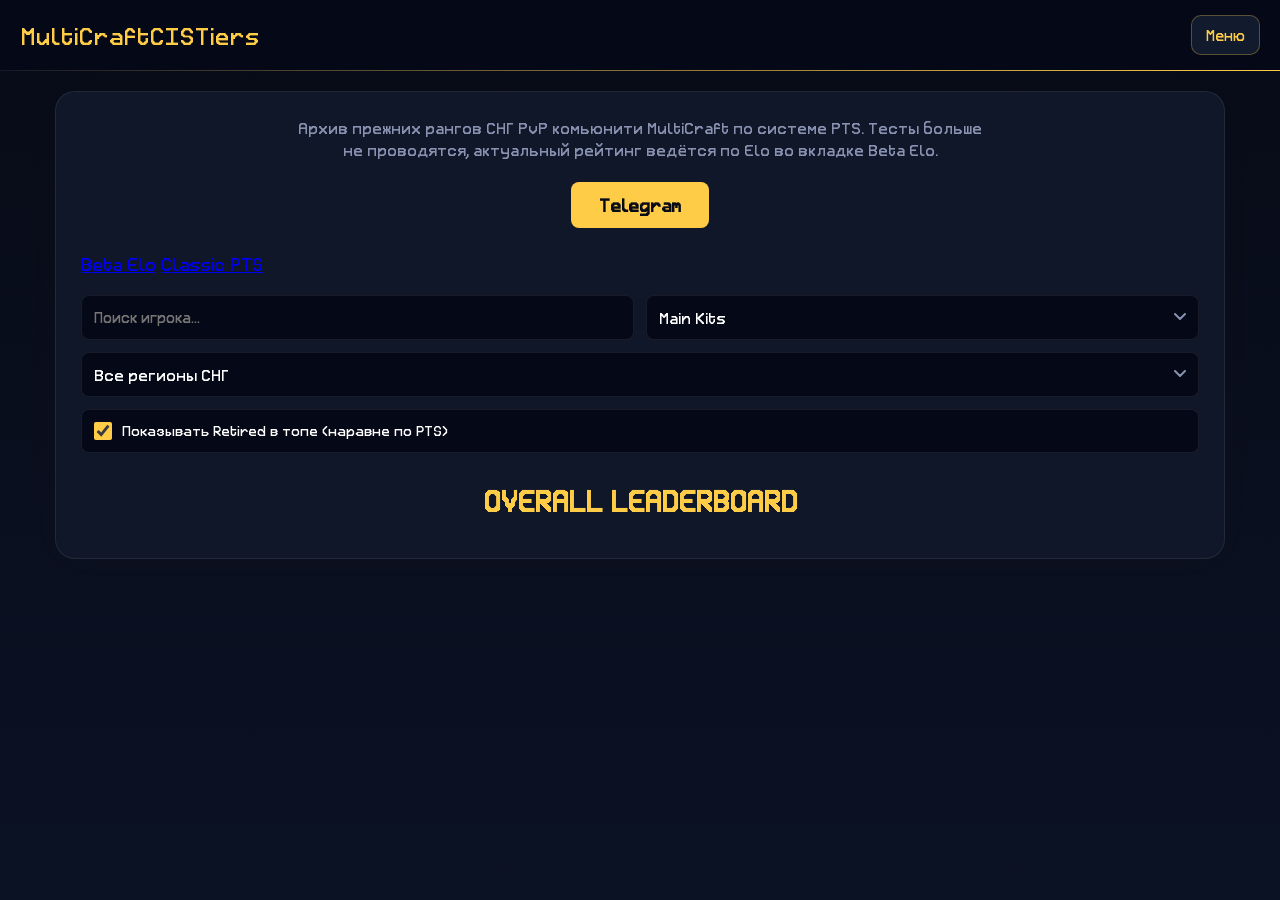
==== classic.html @ f4a18d1f "Add files via upload" ====
<!DOCTYPE html>
<html lang="ru">
<head>
    <meta charset="UTF-8">
    <meta name="viewport" content="width=device-width, initial-scale=1.0, maximum-scale=1.0, user-scalable=no">
    <meta name="yandex-verification" content="9fd64b1c1badb957" />
    <title>Classic PTS — MultiCraftCISTiers</title>
    <meta name="description" content="Архив прежних рангов игроков MultiCraft PVP по системе PTS.">
    <meta name="keywords" content="MultiCraft PVP, лидерборд, тиры, мобильные игроки, MultiCraft, рейтинг, Hardcore, Manhunt">
    <meta name="author" content="MultiCraftCISTiers">
    <meta name="theme-color" content="#070b17">
    <meta property="og:title" content="MultiCraftCISTiers — PVP Leaderboard">
    <meta property="og:description" content="Глобальный рейтинг мобильных PVP игроков MultiCraft. Узнай свой рейтинг и соревнуйся с лучшими.">
    <meta property="og:image" content="https://zor1kww.github.io/MultiCraftCISTiers/assets/og-image.png">
    <meta property="og:url" content="https://zor1kww.github.io/MultiCraftCISTiers/classic.html">
    <meta property="og:type" content="website">
    <meta name="twitter:card" content="summary_large_image">
    <meta name="twitter:title" content="MultiCraftCISTiers — PVP Leaderboard">
    <meta name="twitter:description" content="Глобальный рейтинг мобильных PVP игроков MultiCraft.">
    <meta name="twitter:image" content="https://zor1kww.github.io/MultiCraftCISTiers/assets/og-image.png">
    <link rel="canonical" href="https://zor1kww.github.io/MultiCraftCISTiers/classic.html">
    <link rel="stylesheet" href="css/style.css?v=2.2.0">
    <script type="application/ld+json">
    {
        "@context": "https://schema.org",
        "@type": "WebApplication",
        "name": "MultiCraftCISTiers",
        "description": "Официальный лидерборд мобильных игроков MultiCraft PVP",
        "url": "https://zor1kww.github.io/MultiCraftCISTiers/",
        "applicationCategory": "GamesApp",
        "offers": {
            "@type": "Offer",
            "price": "0",
            "priceCurrency": "USD"
        },
        "creator": {
            "@type": "Organization",
            "name": "MultiCraftCISTiers"
        }
    }
    </script>
</head>
<body>

<div class="modal-overlay" id="profileModal" onclick="closeModal()">
    <div class="modal-card" onclick="event.stopPropagation()">
        <div class="modal-header">
            <div class="modal-title-box">
                <h2 id="modalPlayerName">Игрок</h2>
                <p id="modalPlayerMeta">RU PC</p>
                <p id="modalPenaltyTotal" class="modal-penalty-total" style="display:none;"></p>
                <div id="modalRoleContainer"></div>
            </div>
            <button class="close-modal-btn" onclick="closeModal()">✕</button>
        </div>
        <div class="modal-body">
            <div class="modal-grid">
                <div class="modal-block">
                    <h4>Main Tiers</h4>
                    <div id="modalMainRows"></div>
                    <div class="modal-block-footer" id="modalMainTotal">Всего за Main: 0 PTS</div>
                </div>
                <div class="modal-block">
                    <h4>Sub Tiers</h4>
                    <div id="modalSubRows"></div>
                    <div class="modal-block-footer" id="modalSubTotal">Всего за Sub: 0 PTS</div>
                </div>
            </div>

            <div class="modal-block modal-duels-block">
                <h4>Дуэли</h4>
                <div id="modalDuelsRows" class="duels-list"></div>
            </div>
        </div>
    </div>
</div>

<div class="sidebar" id="sidebar">
    <h3>Навигация</h3>
    <a href="#" onclick="switchTab('mainPage')">Главная</a>
    <a href="#" onclick="switchTab('duelsTab')">Дуэли</a>
    <a href="index.html?tab=testingTab">Как играть</a>
    <a href="index.html?tab=otherInfoTab">Другая информация</a>
    <a href="https://t.me/MultiCraftCISTiers" target="_blank">Telegram</a>
    
    <div class="theme-toggle-container">
        <button class="theme-toggle-btn" id="themeToggleBtn" onclick="toggleTheme()">Светлая тема</button>
        <button class="theme-toggle-btn" id="inviteBtn" onclick="copyInviteCode()" style="margin-top: 10px;">UA75LL01</button>
    </div>
</div>

<header class="header">
    <div class="logo">MultiCraftCISTiers</div>
    <div class="header-right">
        <button class="menu-btn" id="menuBtn">Меню</button>
    </div>
</header>

<div class="main-page" id="mainPage" style="display: block;">
    <div class="hero">
        <p>Архив прежних рангов СНГ PvP комьюнити MultiCraft по системе PTS. Тесты больше не проводятся, актуальный рейтинг ведётся по Elo во вкладке Beta Elo.</p>

        <div class="tg-wrapper">
            <a class="telegram-btn" href="https://t.me/MultiCraftCISTiers" target="_blank">Telegram</a>
        </div>

        <nav class="mode-switch" aria-label="Режим рейтинга">
            <a class="mode-switch-btn" href="index.html">Beta Elo</a>
            <a class="mode-switch-btn active" href="classic.html" aria-current="page">Classic PTS</a>
        </nav>

        <div class="filters">
            <input type="text" id="searchInput" placeholder="Поиск игрока...">
            
            <div class="custom-select" id="kitFilterCustom">
                <button type="button" class="custom-select-trigger" id="kitFilterTrigger">
                    <span id="kitFilterLabel">Main Kits</span>
                    <svg class="custom-select-arrow" width="12" height="8" viewBox="0 0 12 8" fill="none"><path d="M1 1L6 6L11 1" stroke="currentColor" stroke-width="2" stroke-linecap="round" stroke-linejoin="round"/></svg>
                </button>
                <div class="custom-select-panel" id="kitFilterPanel">
                    <div class="custom-select-option custom-select-option-group selected" data-value="all" style="font-weight:700;">Main Kits</div>
                    <div class="custom-select-option" data-value="Hardcore">Hardcore</div>
                    <div class="custom-select-option" data-value="Manhunt">Manhunt</div>
                    <div class="custom-select-option" data-value="Diamond Pot">Diamond Pot</div>
                    <div class="custom-select-option" data-value="Beast">Beast</div>
                    <div class="custom-select-option" data-value="Emerald">Emerald</div>
                    <div class="custom-select-option" data-value="Emerald Pot">Emerald Pot</div>
                    <div class="custom-select-option" data-value="RVM">RVM</div>
                    <div class="custom-select-option" data-value="Dragonhide">Dragonhide</div>
                    <div class="custom-select-option" data-value="Pickaxe">Pickaxe</div>
                    <div class="custom-select-option" data-value="SMP">SMP</div>
                    <div class="custom-select-option" data-value="Vanilla">Vanilla</div>
                    <div class="custom-select-option custom-select-option-group" data-value="sub-all" style="font-weight:700;">Sub Kits</div>
                    <div class="custom-select-option" data-value="Combo">Combo</div>
                    <div class="custom-select-option" data-value="Gapple">Gapple</div>
                    <div class="custom-select-option" data-value="Mace">Mace</div>
                    <div class="custom-select-option" data-value="Crystal">Crystal</div>
                </div>
            </div>
        </div>
        
        <div class="filters-row-2">
            <div class="custom-select" id="regionFilterCustom">
                <button type="button" class="custom-select-trigger" id="regionFilterTrigger">
                    <span id="regionFilterLabel">Все регионы СНГ</span>
                    <svg class="custom-select-arrow" width="12" height="8" viewBox="0 0 12 8" fill="none"><path d="M1 1L6 6L11 1" stroke="currentColor" stroke-width="2" stroke-linecap="round" stroke-linejoin="round"/></svg>
                </button>
                <div class="custom-select-panel" id="regionFilterPanel">
                    <div class="custom-select-option selected" data-value="all">Все регионы СНГ</div>
                    <div class="custom-select-option" data-value="RU">RU</div>
                    <div class="custom-select-option" data-value="UA">UA</div>
                    <div class="custom-select-option" data-value="BY">BY</div>
                    <div class="custom-select-option" data-value="KZ">KZ</div>
                    <div class="custom-select-option" data-value="UZ">UZ</div>
                    <div class="custom-select-option" data-value="KG">KG</div>
                    <div class="custom-select-option" data-value="AM">AM</div>
                    <div class="custom-select-option" data-value="AZ">AZ</div>
                    <div class="custom-select-option" data-value="MD">MD</div>
                    <div class="custom-select-option" data-value="TJ">TJ</div>
                </div>
            </div>
        </div>

        <div class="filters-row-3">
            <label class="checkbox-label">
                <input type="checkbox" id="retiredToggle" checked>
                Показывать Retired в топе (наравне по PTS)
            </label>
        </div>

        <h2 class="section-title" id="tableSubtitle">OVERALL LEADERBOARD</h2>
        <div class="players-list" id="playersList"></div>
    </div>
</div>

<!-- ============================================================
     ВКЛАДКА "ДУЭЛИ" — глобальный лог всех дуэлей по всем игрокам
     ============================================================ -->
<div class="tab-content" id="duelsTab" style="display: none;">
    <h2 class="section-title">Дуэли</h2>
    <p class="hub-intro" id="duelsHubIntro">Все зафиксированные поединки на платформе.</p>

    <div class="filters">
        <input type="text" id="duelsSearchInput" placeholder="Поиск по игроку или оппоненту...">

        <div class="custom-select" id="duelsKitFilterCustom">
            <button type="button" class="custom-select-trigger" id="duelsKitFilterTrigger">
                <span id="duelsKitFilterLabel">Все киты</span>
                <svg class="custom-select-arrow" width="12" height="8" viewBox="0 0 12 8" fill="none"><path d="M1 1L6 6L11 1" stroke="currentColor" stroke-width="2" stroke-linecap="round" stroke-linejoin="round"/></svg>
            </button>
            <div class="custom-select-panel" id="duelsKitFilterPanel">
                <div class="custom-select-option selected" data-value="all">Все киты</div>
                <div class="custom-select-option custom-select-option-group" data-value="main-all" style="font-weight:700;">Main Kits</div>
                <div class="custom-select-option" data-value="Hardcore">Hardcore</div>
                <div class="custom-select-option" data-value="Manhunt">Manhunt</div>
                <div class="custom-select-option" data-value="Diamond Pot">Diamond Pot</div>
                <div class="custom-select-option" data-value="Beast">Beast</div>
                <div class="custom-select-option" data-value="Emerald">Emerald</div>
                <div class="custom-select-option" data-value="Emerald Pot">Emerald Pot</div>
                <div class="custom-select-option" data-value="RVM">RVM</div>
                <div class="custom-select-option" data-value="Dragonhide">Dragonhide</div>
                <div class="custom-select-option" data-value="Pickaxe">Pickaxe</div>
                <div class="custom-select-option" data-value="SMP">SMP</div>
                <div class="custom-select-option" data-value="Vanilla">Vanilla</div>
                <div class="custom-select-option custom-select-option-group" data-value="sub-all" style="font-weight:700;">Sub Kits</div>
                <div class="custom-select-option" data-value="Combo">Combo</div>
                <div class="custom-select-option" data-value="Gapple">Gapple</div>
                <div class="custom-select-option" data-value="Mace">Mace</div>
                <div class="custom-select-option" data-value="Crystal">Crystal</div>
            </div>
        </div>
    </div>

    <div class="filters-row-3" style="display:flex; flex-direction:column; align-items:flex-start; gap:12px;">
        <label class="checkbox-label">
            <input type="checkbox" id="duelsQualToggle">
            Квалификации
        </label>
        <label class="checkbox-label">
            <input type="checkbox" id="duelsHighToggle">
            Высокие Результаты
        </label>
    </div>

    <div class="duels-list duels-list-global" id="globalDuelsList"></div>
</div>


<script src="js/classic-config.js?v=2.2.0"></script>
<script>
function loadPlayersScript(url, callback) {
    const script = document.createElement('script');
    const cacheBuster = '?v=' + new Date().getTime();
    script.src = url + cacheBuster;
    script.onload = () => callback(true);
    script.onerror = () => callback(false);
    document.head.appendChild(script);
}
window.addEventListener('DOMContentLoaded', () => {
    loadPlayersScript('players/players.js', (success) => {
        if (success && typeof players !== 'undefined') {
            if (typeof window.onPlayersLoaded === 'function') window.onPlayersLoaded();
        } else {
            loadPlayersScript('players.js', (successRoot) => {
                if (successRoot && typeof players !== 'undefined') {
                    if (typeof window.onPlayersLoaded === 'function') window.onPlayersLoaded();
                }
            });
        }
    });
});
</script>
<script src="js/classic.js?v=2.2.0"></script>
</body>
</html>
---- css/style.css ----
@font-face {
    font-family: 'MultiCraftFont';
    src: url('../assets/MultiCraftFont.ttf') format('truetype'),
         url('../assets/fonts/MultiCraftFont.ttf') format('truetype');
    font-weight: normal;
    font-style: normal;
}

*, body, div, span, p, a, button, input, select, option, table, tr, td, th, h1, h2, h3, h4 {
    margin: 0;
    padding: 0;
    box-sizing: border-box;
    font-family: 'MultiCraftFont', 'Courier New', monospace !important;
    -webkit-font-smoothing: none;
    -moz-osx-font-smoothing: none;
    transition: background-color 0.3s ease, color 0.3s ease, border-color 0.3s ease;
}

:root {
    --bg-start: #070b17;
    --bg-end: #0b1224;
    --bg-solid: #050816;
    --card-bg: #0f1729;
    --card-hover: #131d33;
    --text-main: #fff;
    --text-muted: #8892b0;
    --border-color: rgba(255,255,255,.08);
    --sidebar-bg: #0a1020;
    --sidebar-item: #121b2e;
    --modal-bg: #0b1120;
    --modal-block: rgba(18, 28, 49, 0.5);
    --accent: #ffcc47;
}

[data-theme="light"] {
    --bg-start: #f4f6fa;
    --bg-end: #e2e8f0;
    --bg-solid: #f8fafc;
    --card-bg: #ffffff;
    --card-hover: #f1f5f9;
    --text-main: #0f172a;
    --text-muted: #64748b;
    --border-color: rgba(0,0,0,.08);
    --sidebar-bg: #ffffff;
    --sidebar-item: #f1f5f9;
    --modal-bg: #ffffff;
    --modal-block: #f8fafc;
}

body, html {
    background: var(--bg-solid);
    color: var(--text-main);
    min-height: 100vh;
    overflow-x: hidden;
    background-image: linear-gradient(180deg, var(--bg-start), var(--bg-end));
    background-repeat: no-repeat;
    background-size: cover;
    background-position: center top;
    background-attachment: fixed;
}

.header {
    display: flex;
    align-items: center;
    justify-content: space-between;
    padding: 15px 20px;
    border-bottom: 1px solid var(--border-color);
    background: var(--bg-solid);
    position: sticky;
    top: 0;
    z-index: 1000;
    width: 100%;
}

/* Декоративная неоновая линия под шапкой с аппаратным ускорением */
.header::after {
    content: '';
    position: absolute;
    bottom: -1px;
    left: 0;
    width: 100%;
    height: 1px;
    background: linear-gradient(90deg, transparent, var(--accent), transparent);
    background-size: 200% 100%;
    animation: neonLine 4s linear infinite;
    will-change: transform;
}

@keyframes neonLine {
    0% { background-position: 200% 0; }
    100% { background-position: -200% 0; }
}

.logo {
    font-size: 22px;
    color: var(--accent);
    white-space: nowrap;
    flex-shrink: 0;
}

.header-right {
    display: flex;
    align-items: center;
}

.menu-btn {
    background: var(--sidebar-item);
    border: 1px solid rgba(255,204,71,.3);
    color: var(--accent);
    padding: 10px 14px;
    border-radius: 10px;
    cursor: pointer;
}

.menu-btn:hover {
    box-shadow: 0 0 15px rgba(255,204,71,.4);
}

.sidebar {
    position: fixed;
    top: 0;
    left: -320px;
    width: 300px;
    height: 100%;
    background: var(--sidebar-bg);
    border-right: 1px solid var(--border-color);
    padding: 20px;
    z-index: 2000;
    overflow-y: auto;
    transition: transform .3s ease;
}

.sidebar.active {
    transform: translateX(320px);
}

.sidebar h3 {
    color: var(--accent);
    margin: 20px 0 10px;
    font-size: 18px;
}

.sidebar a {
    display: block;
    text-decoration: none;
    color: var(--text-main);
    padding: 12px;
    margin-bottom: 8px;
    border-radius: 10px;
    background: var(--sidebar-item);
}

.sidebar a:hover {
    box-shadow: 0 0 15px rgba(255,204,71,.4);
    color: var(--accent);
}

.theme-toggle-container {
    margin-top: 20px;
    padding-top: 15px;
    border-top: 1px solid var(--border-color);
}

.theme-toggle-btn {
    width: 100%;
    background: var(--sidebar-item);
    border: 1px solid var(--border-color);
    color: var(--text-main);
    font-size: 14px;
    cursor: pointer;
    padding: 12px;
    border-radius: 10px;
    display: flex;
    align-items: center;
    justify-content: center;
    gap: 10px;
}

.main-page, .tab-content {
    max-width: 1200px;
    margin: auto;
    padding: 20px 15px;
}

.hero {
    background: var(--card-bg);
    border: 1px solid var(--border-color);
    border-radius: 20px;
    padding: 25px;
    box-shadow: 0 0 40px rgba(255,187,0,.02);
}

.hero h1 {
    font-size: 36px;
    color: var(--accent);
    text-align: center;
    margin-bottom: 10px;
}

.hero p {
    line-height: 1.6;
    color: var(--text-muted);
    font-size: 14px;
    text-align: center;
    max-width: 700px;
    margin: 0 auto 20px;
}

.tg-wrapper {
    text-align: center;
    margin-bottom: 25px;
}

.telegram-btn {
    display: inline-block;
    background: var(--accent);
    color: #070b17 !important;
    padding: 12px 28px;
    border-radius: 8px;
    font-weight: bold;
    text-decoration: none;
    transition: all 0.2s ease;
}

.telegram-btn:hover {
    background: #ffe082;
    box-shadow: 0 0 15px rgba(255, 204, 71, 0.4);
    transform: translateY(-1px);
}

.back-btn {
    background: #16223f;
    border: 1px solid var(--accent);
    color: var(--accent);
    padding: 8px 16px;
    border-radius: 6px;
    cursor: pointer;
    font-size: 14px;
    margin-bottom: 20px;
}

.back-btn:hover {
    background: var(--accent);
    color: #16223f;
}

.filters {
    display: grid;
    grid-template-columns: 1fr 1fr;
    gap: 12px;
    margin-top: 20px;
}

.filters-row-2 {
    display: grid;
    grid-template-columns: 1fr;
    gap: 12px;
    margin-top: 12px;
}

.filters-row-3 {
    margin-top: 12px;
    background: var(--bg-solid);
    border: 1px solid var(--border-color);
    padding: 12px;
    border-radius: 8px;
    display: flex;
    align-items: center;
}

.checkbox-label {
    display: flex;
    align-items: center;
    gap: 10px;
    font-size: 13px;
    color: var(--text-main);
    cursor: pointer;
    user-select: none;
}

.checkbox-label input {
    width: 18px;
    height: 18px;
    cursor: pointer;
    accent-color: var(--accent);
}

.filters input, .filters select, .filters-row-2 select {
    background: var(--bg-solid);
    border: 1px solid var(--border-color);
    color: var(--text-main);
    padding: 12px;
    border-radius: 8px;
    outline: none;
    width: 100%;
}

/* ==========================================================================
   КАСТОМНЫЙ ВЫПАДАЮЩИЙ СПИСОК ДЛЯ ФИЛЬТРА КИТОВ (Main/Sub Overall)
   ========================================================================== */
.custom-select {
    position: relative;
    width: 100%;
}

.custom-select-trigger {
    display: flex;
    align-items: center;
    justify-content: space-between;
    gap: 10px;
    background: var(--bg-solid);
    border: 1px solid var(--border-color);
    color: var(--text-main);
    padding: 12px;
    border-radius: 8px;
    outline: none;
    width: 100%;
    font-size: 14px;
    font-family: inherit;
    cursor: pointer;
    text-align: left;
}

.custom-select-trigger:hover {
    border-color: var(--accent);
}

.custom-select-arrow {
    flex-shrink: 0;
    color: var(--text-secondary, #8892b0);
    transition: transform 0.2s ease;
}

.custom-select.open .custom-select-arrow {
    transform: rotate(180deg);
}

.custom-select-panel {
    display: none;
    position: absolute;
    top: calc(100% + 6px);
    left: 0;
    right: 0;
    max-height: 320px;
    overflow-y: auto;
    background: var(--bg-solid);
    border: 1px solid var(--border-color);
    border-radius: 8px;
    box-shadow: 0 12px 24px rgba(0, 0, 0, 0.35);
    z-index: 50;
    padding: 6px;
}

.custom-select.open .custom-select-panel {
    display: block;
}

.custom-select-option {
    padding: 10px 12px;
    border-radius: 6px;
    font-size: 14px;
    color: var(--text-main);
    cursor: pointer;
    user-select: none;
}

.custom-select-option:hover {
    background: var(--card-hover);
}

.custom-select-option.selected {
    background: var(--accent);
    color: #0a0e1a;
    font-weight: 600;
}

.custom-select-group-label {
    padding: 10px 12px 4px;
    font-weight: 700;
    color: var(--accent);
    text-transform: uppercase;
    font-size: 12px;
    letter-spacing: 0.05em;
    margin-top: 4px;
    border-top: 1px solid var(--border-color);
    cursor: default;
    user-select: none;
    pointer-events: none;
}

.custom-select-group-label:first-child {
    margin-top: 0;
    padding-top: 10px;
    border-top: none;
}

.custom-select-group-label.selected {
    color: #0a0e1a;
}

.section-title {
    font-size: 26px;
    margin: 30px 0 15px;
    color: var(--accent);
    text-align: center;
}

.players-list {
    display: flex;
    flex-direction: column;
    gap: 10px;
}

.player-container {
    background: var(--card-bg);
    border: 1px solid var(--border-color);
    border-radius: 14px;
    overflow: hidden;
}

.player-container:hover {
    border-color: var(--accent);
    background: var(--card-hover);
}

/* ==========================================================================
   ТОП 1-5 ЦВЕТА И СВЕЧЕНИЯ РАМОК
   ========================================================================== */
.top-rank-1 {
    border-color: rgba(218, 165, 32, 0.7) !important;
    box-shadow: 0 0 15px rgba(218, 165, 32, 0.15);
}
.top-rank-2 { border-color: rgba(169, 169, 169, 0.7) !important; box-shadow: 0 0 15px rgba(169, 169, 169, 0.15); }
.top-rank-3 { border-color: rgba(160, 82, 45, 0.7) !important; box-shadow: 0 0 15px rgba(160, 82, 45, 0.15); }
.top-rank-4 { border-color: rgba(128, 128, 128, 0.7) !important; box-shadow: 0 0 15px rgba(128, 128, 128, 0.15); }
.top-rank-5 { border-color: rgba(0, 128, 128, 0.7) !important; box-shadow: 0 0 15px rgba(0, 128, 128, 0.15); }

/* ==========================================================================
   ЛОГИКА ДЛЯ RETIRED-СТАТУСА (ИГНОРИРУЕТСЯ, ЕСЛИ ИГРОК В ТОП 1-5)
   ========================================================================== */
.player-container.retired-status:not(.top-rank-1):not(.top-rank-2):not(.top-rank-3):not(.top-rank-4):not(.top-rank-5) {
    opacity: 0.55;
    border-color: rgba(136, 146, 176, 0.2) !important;
    box-shadow: none !important;
}

.player-container.retired-status:not(.top-rank-1):not(.top-rank-2):not(.top-rank-3):not(.top-rank-4):not(.top-rank-5):hover {
    border-color: rgba(136, 146, 176, 0.5) !important;
    background: var(--card-hover);
}

/* ==========================================================================
   СТРУКТУРА КАРТОЧКИ ИГРОКА (.player-card-row)
   ========================================================================== */
.player-card-row {
    padding: 14px 16px;
    display: flex;
    align-items: center;
    gap: 20px;
    cursor: pointer;
    width: 100%;
}

.player-name-block {
    display: flex;
    align-items: center;
    gap: 15px;
    flex-shrink: 0;
    min-width: 180px;
}

.player-rank {
    color: var(--accent);
    font-size: 16px;
    font-weight: bold;
}

.player-name {
    color: var(--text-main);
    font-size: 16px;
}

.player-center-block {
    display: flex;
    flex-direction: column;
    gap: 8px;
    flex-grow: 1;
}

.player-meta-box {
    display: flex;
    align-items: center;
    gap: 6px;
    flex-wrap: wrap; 
}

/* ==========================================================================
   ЕДИНЫЙ СТАНДАРТ ДЛЯ ВСЕХ МЕТА-ТЕГОВ (Регион, Устройство)
   ========================================================================== */
.player-meta-tag {
    display: inline-flex;
    align-items: center;
    justify-content: center;
    height: 22px; /* Фиксированная высота для идеального горизонтального выравнивания */
    padding: 0 8px;
    font-size: 11px;
    font-weight: bold;
    text-transform: uppercase;
    letter-spacing: 0.5px;
    border-radius: 4px;
    background: rgba(255,255,255,0.05);
    color: var(--text-muted);
    border: 1px solid var(--border-color);
    box-sizing: border-box;
    white-space: nowrap;
}

[data-theme="light"] .player-meta-tag {
    background: rgba(0,0,0,0.05);
}

/* Отдельный класс для Retired — исправлено выравнивание и возвращен красный цвет */
.retired-meta-tag {
    display: inline-flex;
    align-items: center;
    justify-content: center;
    height: 22px; /* Вровень с остальными тегами */
    padding: 0 8px;
    font-size: 11px;
    font-weight: bold;
    text-transform: uppercase;
    letter-spacing: 0.5px;
    border-radius: 4px;
    background: rgba(255, 71, 71, 0.1) !important;
    color: #ff4747 !important;
    border: 1px solid rgba(255, 71, 71, 0.25) !important;
    box-sizing: border-box;
    white-space: nowrap;
    margin-top: 0; /* Убран кривой сдвиг */
}

.player-tiers-row {
    display: flex;
    gap: 10px;
    flex-wrap: wrap;
    margin-top: 4px;
}

.tier-item-box {
    display: flex;
    flex-direction: column;
    align-items: center;
    gap: 3px;
    width: 42px;
}

.tier-icon-circle {
    width: 32px;
    height: 32px;
    border-radius: 50%;
    background: rgba(255, 255, 255, 0.03);
    border: 1.5px solid rgba(255, 255, 255, 0.1);
    display: flex;
    align-items: center;
    justify-content: center;
    padding: 4px;
    overflow: hidden;
}

/* Стили для сабтиров ветеранов */
.tier-item-box.retired-kit .tier-icon-circle {
    border-color: rgba(255, 71, 71, 0.4) !important;
    background: rgba(255, 71, 71, 0.02);
}

.tier-item-box.retired-kit .tier-label-under {
    color: #ff4747 !important;
}

.tier-icon-circle img {
    width: 100%;
    height: 100%;
    object-fit: contain;
}

.tier-icon-circle.unranked {
    opacity: 0.15;
}

.tier-label-under {
    font-size: 10px;
    font-weight: bold;
    text-align: center;
}

/* Блок PTS / Тир (Всегда прижат в самый правый край) */
.player-right {
    margin-left: auto;
    flex-shrink: 0;
    display: flex;
    align-items: center;
    justify-content: flex-end;
    font-size: 16px;
    font-weight: bold;
    min-width: 90px;
}

.tier-badge {
    padding: 4px 10px;
    border-radius: 6px;
    font-weight: bold;
    display: inline-block;
    text-align: center;
    min-width: 55px;
}

/* ==========================================================================
   ТОП ПО КОНКРЕТНОМУ КИТУ — карточка со скином игрока (bust-портрет)
   Пока используется один дефолтный скин для всех - индивидуальные скины
   планируются позже отдельной системой загрузки/модерации.
   ========================================================================== */
.player-card-row-bust {
    padding: 0;
    align-items: stretch;
    gap: 16px;
}

.bust-card-skin {
    width: 84px;
    min-height: 84px;
    align-self: stretch;
    object-fit: cover;
    object-position: center top;
    flex-shrink: 0;
    display: block;
    border-radius: 14px 0 0 14px;
    /* Скин рисуется впритык к левому краю и растягивается на всю высоту
       карточки (align-self: stretch), повторяя компоновку с референса -
       портрет как часть рамки, а не элемент с отступами внутри неё.
       border-radius дублирует скругление .player-container на случай,
       если overflow:hidden не сработает в каком-то браузере. */
}

.bust-card-info {
    display: flex;
    flex-direction: column;
    justify-content: center;
    gap: 8px;
    padding: 14px 16px 14px 0;
    min-width: 0; /* чтобы длинные ники корректно переносились/обрезались */
    flex-grow: 1;
}

.bust-card-top {
    display: flex;
    align-items: baseline;
    gap: 10px;
    flex-wrap: wrap;
}

.bust-card-bottom {
    display: flex;
    align-items: center;
    gap: 8px;
    flex-wrap: wrap;
}

.bust-penalty-badge {
    display: inline-flex;
    align-items: center;
    gap: 4px;
    padding: 3px 9px;
    border-radius: 20px;
    background: rgba(255, 107, 53, 0.15);
    border: 1px solid rgba(255, 107, 53, 0.35);
    color: #ff6b35;
    font-size: 12px;
    font-weight: 700;
    white-space: nowrap;
}

@media (max-width: 480px) {
    .bust-card-skin {
        width: 68px;
        min-height: 68px;
    }
    .bust-card-info {
        padding: 10px 12px 10px 0;
        gap: 6px;
    }
}

/* ==========================================================================
   МОДАЛЬНЫЕ ОКНА И ДИАЛОГИ
   ========================================================================== */
.modal-overlay {
    position: fixed;
    top: 0;
    left: 0;
    width: 100%;
    height: 100%;
    background: rgba(3, 5, 12, 0.85);
    display: none;
    justify-content: center;
    align-items: center;
    z-index: 3000;
    padding: 15px;
}

.modal-overlay.active {
    display: flex;
}

.modal-card {
    background: var(--modal-bg);
    border: 1px solid rgba(255, 204, 71, 0.3);
    box-shadow: 0 0 35px rgba(255, 204, 71, 0.15);
    border-radius: 20px;
    width: 100%;
    max-width: 700px;
    max-height: 85vh;
    overflow-y: auto;
}

.modal-header {
    display: flex;
    justify-content: space-between;
    align-items: center;
    padding: 20px;
    border-bottom: 1px solid var(--border-color);
}

.modal-title-box h2 {
    color: var(--accent);
    font-size: 24px;
}

.modal-title-box p {
    color: var(--text-muted);
    font-size: 14px;
    margin-top: 6px;
    letter-spacing: 0.5px;
    font-weight: bold;
}

.custom-role-badge {
    display: inline-block;
    font-size: 11px;
    color: var(--accent);
    background: rgba(255, 204, 71, 0.12);
    border: 1px solid rgba(255, 204, 71, 0.25);
    padding: 3px 8px;
    border-radius: 6px;
    margin-top: 6px;
    font-weight: bold;
}

.close-modal-btn {
    background: var(--sidebar-item);
    border: 1px solid var(--border-color);
    color: var(--text-main);
    font-size: 16px;
    padding: 8px 14px;
    border-radius: 8px;
    cursor: pointer;
}

.close-modal-btn:hover {
    background: #cc3333;
    color: #fff;
}

.modal-body {
    padding: 20px;
}

.modal-grid {
    display: grid;
    grid-template-columns: 1fr 1fr;
    gap: 15px;
}

.modal-block {
    background: var(--modal-block);
    border: 1px solid var(--border-color);
    padding: 15px;
    border-radius: 12px;
}

.modal-block h4 {
    color: var(--accent);
    font-size: 14px;
    margin-bottom: 10px;
    text-transform: uppercase;
    border-bottom: 1px solid rgba(255,204,71,0.2);
    padding-bottom: 4px;
}

.modal-row {
    display: flex;
    justify-content: space-between;
    align-items: center;
    font-size: 13px;
    padding: 8px 0;
    border-bottom: 1px dashed var(--border-color);
}

.modal-row:last-child {
    border-bottom: none;
}

.modal-kit-left {
    display: flex;
    align-items: center;
    gap: 8px;
}

.modal-kit-icon {
    width: 22px;
    height: 22px;
    object-fit: contain;
}

.m-kit { color: var(--text-main); }

.m-right-side {
    display: flex;
    align-items: center;
    gap: 6px;
}

.m-elo-box {
    display: inline-block;
    width: 65px; 
    text-align: right;
    color: var(--text-muted);
    font-size: 11px;
}

/* Индикатор штрафных очков по конкретному киту в профиле игрока
   (см. penalty_logic.py на боте - только для HT3+ тестов) */
.m-penalty-box {
    display: inline-block;
    margin-left: 6px;
    padding: 1px 6px;
    border-radius: 4px;
    background: rgba(255, 107, 53, 0.15);
    color: #ff6b35;
    font-size: 10px;
    font-weight: 600;
    white-space: nowrap;
}

/* Суммарные штрафные очки игрока в шапке профиля */
.modal-penalty-total {
    color: #ff6b35;
    font-size: 12px;
    font-weight: 600;
    margin: 2px 0 0 0;
}

.modal-block-footer {
    margin-top: 10px;
    text-align: right;
    font-size: 12px;
    color: var(--accent);
    font-weight: bold;
}

/* Блок "Дуэли" в профиле игрока — на всю ширину, под Main/Sub Tiers */
.modal-duels-block {
    margin-top: 15px;
    max-height: 340px;
    overflow-y: auto;
}

.duels-list {
    display: flex;
    flex-direction: column;
    gap: 8px;
}

.duels-empty {
    font-size: 13px;
    color: var(--text-muted);
    text-align: center;
    padding: 12px 0;
}

.duel-row {
    border: 1px solid var(--border-color);
    border-left: 3px solid var(--border-color);
    border-radius: 8px;
    padding: 8px 12px;
    background: var(--card-bg);
}

.duel-row.duel-win {
    border-left-color: #4ade80;
}

.duel-row.duel-loss {
    border-left-color: #ff4747;
}

.duel-row-top {
    display: flex;
    align-items: center;
    justify-content: space-between;
    margin-bottom: 4px;
}

.duel-kit {
    display: flex;
    align-items: center;
    gap: 6px;
    font-size: 11px;
    color: var(--text-muted);
    text-transform: uppercase;
    letter-spacing: 0.5px;
}

.duel-kit-icon {
    width: 16px;
    height: 16px;
    object-fit: contain;
}

.duel-date {
    font-size: 11px;
    color: var(--text-muted);
}

.duel-row-main {
    display: flex;
    align-items: center;
    flex-wrap: wrap;
    gap: 6px;
    font-size: 13px;
}

.duel-opponent-label {
    color: var(--text-muted);
    font-size: 12px;
}

.duel-opponent-name {
    color: var(--text-main);
    font-weight: 700;
    cursor: pointer;
}

.duel-opponent-name:hover {
    color: var(--accent);
}

.duel-score {
    color: var(--text-main);
    font-weight: 700;
    font-family: monospace;
}

.duel-result-badge {
    margin-left: auto;
    font-size: 11px;
    font-weight: 700;
    padding: 2px 8px;
    border-radius: 20px;
}

.duel-win .duel-result-badge {
    color: #4ade80;
    background: rgba(74, 222, 128, 0.12);
}

.duel-loss .duel-result-badge {
    color: #ff4747;
    background: rgba(255, 71, 71, 0.12);
}

.duel-comment {
    margin-top: 4px;
    font-size: 12px;
    color: var(--text-muted);
    font-style: italic;
}

/* Блок изменения ранга внутри строки дуэли (предыдущий → полученный) */
.duel-tier-change {
    display: flex;
    align-items: center;
    gap: 6px;
    margin-top: 6px;
    font-size: 12px;
    font-weight: 700;
    font-family: monospace;
}

.duel-tier-arrow {
    color: var(--text-muted);
    font-weight: normal;
}

/* Вкладка "Дуэли" — тот же список, но без ограничения по высоте */
.duels-list-global {
    margin-top: 15px;
    max-width: 720px;
}

/* ==========================================================================
   ИНФО-ЦЕНТР И ТАБЛИЦЫ FAQ
   ========================================================================== */
.info-box {
    background: var(--card-bg);
    border: 1px solid var(--border-color);
    border-radius: 18px;
    padding: 25px;
    line-height: 1.8;
    margin-bottom: 20px;
}

.faq-table {
    width: 100%;
    border-collapse: collapse;
    margin-top: 15px;
    background: var(--bg-solid);
    border-radius: 10px;
    overflow: hidden;
}

.faq-table th, .faq-table td {
    padding: 12px 15px;
    text-align: left;
    border-bottom: 1px solid var(--border-color);
}

.faq-table th {
    background: #121d35;
    color: var(--accent);
    font-size: 14px;
}

.faq-table td {
    font-size: 13px;
    color: var(--text-main);
}

.faq-block-item {
    background: var(--bg-solid);
    border: 1px solid var(--border-color);
    border-radius: 10px;
    padding: 15px;
    margin-top: 15px;
}

.faq-block-item h3 {
    color: var(--accent);
    font-size: 16px;
    margin-bottom: 8px;
}

.faq-block-item p {
    font-size: 13px;
    color: var(--text-main);
    line-height: 1.6;
}

.testers-grid {
    display: grid;
    grid-template-columns: repeat(auto-fill, minmax(220px, 1fr));
    gap: 15px;
    margin-top: 15px;
}
.tester-card {
    background: var(--bg-solid);
    border: 1px solid rgba(255,204,71,0.2);
    border-radius: 12px;
    padding: 15px;
    text-align: center;
    cursor: pointer;
    transition: border-color 0.2s ease, transform 0.2s ease;
}
.tester-card:hover {
    border-color: rgba(255,204,71,0.6);
    transform: translateY(-2px);
}
.tester-name {
    font-size: 18px;
    color: var(--text-main);
    margin-bottom: 5px;
}
.tester-status {
    font-size: 12px;
    color: var(--accent);
    background: rgba(255,204,71,0.1);
    padding: 2px 8px;
    border-radius: 4px;
    display: inline-block;
}

.hall-name-link {
    color: var(--accent);
    font-weight: bold;
    cursor: pointer;
    transition: text-shadow 0.2s ease;
}
.hall-name-link:hover {
    text-shadow: 0 0 8px rgba(255,204,71,0.6);
    text-decoration: underline;
}

.step-list {
    margin-top: 15px;
    display: flex;
    flex-direction: column;
    gap: 15px;
}
.step-card {
    background: var(--bg-solid);
    border: 1px solid var(--border-color);
    padding: 15px;
    border-radius: 10px;
}
.step-num {
    color: var(--accent);
    font-size: 18px;
    margin-bottom: 5px;
}
.form-template {
    background: rgba(0,0,0,0.2);
    border: 1px dashed rgba(255,204,71,0.3);
    padding: 12px;
    border-radius: 6px;
    margin-top: 10px;
    font-family: monospace;
    font-size: 13px;
    line-height: 1.5;
    color: #a6b2c9;
}

/* ==========================================================================
   ИЗОЛИРОВАННЫЙ РАЗДЕЛ "ВИКИ" (.wiki-grid) — ИСПРАВЛЕНЫ СКРИНШОТЫ И ШРИФТЫ
   ========================================================================== */
.wiki-grid {
    display: grid;
    grid-template-columns: repeat(auto-fill, minmax(280px, 1fr));
    gap: 18px;
    margin-top: 15px;
}

.wiki-card {
    background: var(--card-bg);
    border: 1px solid var(--border-color);
    border-radius: 14px;
    padding: 0;
    display: flex;
    flex-direction: column;
    min-width: 0;
    overflow: hidden;
    transition: border-color 0.2s ease;
}

.wiki-card:hover {
    border-color: rgba(255, 204, 71, 0.35);
}

.wiki-title-wrapper {
    display: flex;
    align-items: center;
    gap: 12px;
    padding: 16px 18px;
    background: rgba(255, 204, 71, 0.05);
    border-bottom: 1px solid var(--border-color);
}

.wiki-title-icon {
    width: 32px;
    height: 32px;
    object-fit: contain;
    filter: drop-shadow(0 0 6px rgba(255, 204, 71, 0.35));
    flex-shrink: 0;
}

/* Заголовок кита — крупнее, с разрядкой под капс-стиль оружейной таблички */
.wiki-card h3 {
    color: var(--text-main);
    font-size: 16px;
    font-weight: 700;
    margin-bottom: 0;
    letter-spacing: 1.2px;
    text-transform: uppercase;
}

.wiki-card-body {
    display: flex;
    flex-direction: column;
    gap: 12px;
    padding: 16px 18px;
    min-width: 0;
}

/* Блок статов оружия — оформлен как карточка спецификации, а не обычный текст */
.wiki-stats {
    background: rgba(0, 0, 0, 0.18);
    border-left: 3px solid var(--accent);
    border-radius: 0 8px 8px 0;
    padding: 10px 12px;
    font-size: 12px;
    line-height: 1.9;
    color: var(--text-muted);
    letter-spacing: 0.2px;
    word-wrap: break-word;
    overflow-wrap: break-word;
}

.wiki-stats strong {
    color: var(--accent);
    font-weight: 700;
}

/* Описание/лор кита */
.wiki-card p {
    font-size: 13px;
    font-weight: normal;
    color: var(--text-muted);
    line-height: 1.65;
    margin-bottom: 0;
    letter-spacing: 0.2px;
    word-wrap: break-word;
    overflow-wrap: break-word;
}

.wiki-card p:last-of-type {
    margin-bottom: 0;
}

/* Блок "Тренирует" — ярлык + компактный список навыков построчно */
.wiki-trains {
    display: flex;
    flex-direction: column;
    gap: 8px;
    background: rgba(0, 0, 0, 0.15);
    border-radius: 8px;
    padding: 12px;
    min-width: 0;
}

.wiki-trains-label {
    font-size: 10px;
    font-weight: 700;
    color: var(--text-muted);
    text-transform: uppercase;
    letter-spacing: 1.5px;
}

.skill-tags {
    display: flex;
    flex-wrap: wrap;
    gap: 6px;
    min-width: 0;
}

.skill-tag {
    font-size: 11px;
    color: var(--accent);
    background: rgba(255, 204, 71, 0.08);
    border: 1px solid rgba(255, 204, 71, 0.25);
    border-radius: 20px;
    padding: 3px 10px;
    white-space: normal;
    word-break: break-word;
    max-width: 100%;
    line-height: 1.4;
    transition: background 0.2s ease, border-color 0.2s ease;
}

.skill-tag:hover {
    background: rgba(255, 204, 71, 0.16);
    border-color: rgba(255, 204, 71, 0.5);
}

/* Исправленный контейнер инвентаря — картинка больше не сжимается */
.inv-preview-box {
    margin-top: auto; 
    background: rgba(0, 0, 0, 0.15);
    border: 1px solid var(--border-color);
    border-radius: 10px;
    overflow: hidden;
    width: 100%;
}

/* Картинка идеально растягивается на всю ширину без черных полос по бокам */
.inv-preview-box img {
    width: 100%;
    height: auto;
    display: block;
}

/* ==========================================================================
   ИНФО-ЦЕНТР
   ========================================================================== */
.info-section {
    margin-bottom: 35px;
    background: var(--bg-solid);
    border: 1px solid var(--border-color);
    border-radius: 14px;
    padding: 20px;
}

.info-section:last-child {
    margin-bottom: 0;
}

.info-section-title {
    color: var(--accent);
    font-size: 20px;
    margin-bottom: 15px;
    padding-bottom: 8px;
    border-bottom: 1px solid rgba(255, 204, 71, 0.2);
    display: flex;
    align-items: center;
    gap: 10px;
}

.tier-hierarchy {
    display: flex;
    flex-direction: column;
    gap: 10px;
    margin-top: 15px;
}

.hierarchy-item {
    display: flex;
    align-items: center;
    background: var(--card-bg);
    border: 1px solid var(--border-color);
    padding: 10px 15px;
    border-radius: 8px;
    gap: 15px;
}

.hierarchy-rank {
    font-size: 14px;
    font-weight: bold;
    color: var(--text-muted);
    min-width: 80px;
}

.hierarchy-desc {
    font-size: 13px;
    color: var(--text-main);
    line-height: 1.4;
}

.info-accent-box {
    background: rgba(255, 204, 71, 0.05);
    border-left: 3px solid var(--accent);
    padding: 12px 15px;
    border-radius: 0 8px 8px 0;
    margin: 15px 0;
    font-size: 13px;
    line-height: 1.6;
}

/* Навигация под-вкладок раздела Информация */
.info-nav-buttons {
    display: flex;
    gap: 10px;
    flex-wrap: wrap;
    margin-bottom: 15px;
}

.info-nav-btn {
    background: var(--card-bg);
    border: 1px solid var(--border-color);
    color: var(--text-main);
    padding: 10px 16px;
    border-radius: 8px;
    cursor: pointer;
    font-size: 13px;
}

.info-nav-btn:hover {
    border-color: var(--accent);
}

.info-nav-btn.active {
    background: var(--accent);
    color: #070b17;
    border-color: var(--accent);
    font-weight: bold;
}

.info-sub-tab-content {
    animation: fadeInSubTab 0.2s ease;
}

@keyframes fadeInSubTab {
    from { opacity: 0; transform: translateY(2px); }
    to { opacity: 1; transform: translateY(0); }
}

/* ==========================================================================
   ДОСКА ПОЧЕТА
   ========================================================================== */
.honor-grid {
    display: flex;
    flex-direction: column;
    gap: 14px;
}

.honor-card {
    display: flex;
    flex-direction: column;
    gap: 4px;
    padding: 18px;
    border-radius: 14px;
    border: 1px solid var(--border-color);
    background: var(--card-bg);
    cursor: pointer;
    transition: border-color 0.2s ease, transform 0.15s ease;
}

.honor-card:hover,
.honor-card:active {
    border-color: rgba(255, 204, 71, 0.5);
    transform: translateX(2px);
}

.honor-name {
    font-size: 17px;
    font-weight: 700;
    color: var(--text-main);
}

.honor-role {
    font-size: 12px;
    color: var(--text-muted);
    line-height: 1.5;
}

/* ==========================================================================
   БЛОКИ ПРАВИЛ (карточка "Правила проведения тестов")
   ========================================================================== */
.rules-block {
    margin-bottom: 22px;
    border: 1px solid var(--border-color);
    border-radius: 14px;
    overflow: hidden;
    background: var(--card-bg);
}

.rules-block-title {
    padding: 14px 16px;
    font-size: 15px;
    font-weight: 700;
    color: var(--text-main);
    border-bottom: 1px solid var(--border-color);
    background: rgba(255,204,71,.05);
}

.rule-num-row {
    display: flex;
    align-items: flex-start;
    gap: 14px;
    padding: 14px 16px;
    border-bottom: 1px solid var(--border-color);
}

.rule-num-row:last-child {
    border-bottom: none;
}

.rule-num {
    flex-shrink: 0;
    width: 24px;
    height: 24px;
    border-radius: 50%;
    display: flex;
    align-items: center;
    justify-content: center;
    font-size: 12px;
    font-weight: 700;
    color: var(--accent);
    background: rgba(255,204,71,.1);
    border: 1px solid rgba(255,204,71,.3);
    margin-top: 1px;
}

.rule-num-title {
    font-size: 13px;
    font-weight: 700;
    color: var(--text-main);
    margin-bottom: 3px;
}

.rule-num-text {
    font-size: 12px;
    line-height: 1.55;
    color: var(--text-muted);
}

/* ==========================================================================
   РАЗДЕЛЫ-ХАБЫ "ТЕСТИРОВАНИЕ" И "ДРУГАЯ ИНФОРМАЦИЯ"
   Пронумерованные карточки-обложки с раскрытием контента по клику
   ========================================================================== */
.hub-intro {
    color: var(--text-muted);
    font-size: 14px;
    line-height: 1.6;
    margin: 4px 0 20px;
}

.hub-grid {
    display: flex;
    flex-direction: column;
    gap: 18px;
}

.hub-card {
    position: relative;
    border: 1px solid var(--border-color);
    border-radius: 18px;
    overflow: hidden;
    background: var(--card-bg);
    cursor: pointer;
    min-height: 150px;
    display: flex;
    align-items: flex-end;
}

.hub-card-bg {
    position: absolute;
    inset: 0;
    background-size: cover;
    background-position: center;
    background-color: #0a1020;
}

.hub-card-bg::after {
    content: '';
    position: absolute;
    inset: 0;
    background: linear-gradient(180deg, rgba(5,8,22,.35) 0%, rgba(5,8,22,.75) 65%, rgba(5,8,22,.92) 100%);
}

.hub-card-num {
    position: absolute;
    top: 16px;
    left: 16px;
    width: 34px;
    height: 34px;
    border-radius: 50%;
    background: rgba(0,0,0,.55);
    border: 1px solid var(--border-color);
    color: var(--text-main);
    display: flex;
    align-items: center;
    justify-content: center;
    font-size: 13px;
    z-index: 2;
}

.hub-card-heading {
    position: absolute;
    inset: 0;
    display: flex;
    align-items: center;
    justify-content: center;
    text-align: center;
    padding: 20px;
    z-index: 1;
}

.hub-card-heading span {
    font-size: 26px;
    line-height: 1.15;
    font-weight: 700;
    text-transform: uppercase;
    letter-spacing: 1px;
    color: rgba(255,255,255,.14);
    text-shadow: 0 1px 0 rgba(255,255,255,.06);
}

.hub-card-footer {
    position: relative;
    z-index: 2;
    width: 100%;
    padding: 16px 18px;
    display: flex;
    align-items: center;
    justify-content: space-between;
    gap: 10px;
    opacity: 0;
    transition: opacity 0.15s ease;
}

.hub-card:hover .hub-card-footer,
.hub-card:focus-visible .hub-card-footer,
.hub-card.hub-card-pressed .hub-card-footer {
    opacity: 1;
}

.hub-card-title {
    color: #fff;
    font-size: 15px;
    font-weight: 700;
}

.hub-card-link {
    color: var(--accent);
    font-size: 13px;
    font-weight: 700;
    white-space: nowrap;
}

.hub-card:hover {
    border-color: rgba(255,204,71,.5);
}

.hub-card:active {
    border-color: rgba(255,204,71,.5);
}

.hub-card:hover .hub-card-link,
.hub-card:active .hub-card-link {
    text-shadow: 0 0 8px rgba(255,204,71,.6);
}

/* Кастомизация фона под конкретную карточку через data-атрибут в HTML:
   <div class="hub-card" data-bg="assets/hub/tiertest.jpg"> — если картинки ещё
   нет, фон просто остаётся тёмным (background-color из .hub-card-bg). */

.hub-detail {
    display: none;
    animation: fadeInSubTab 0.2s ease;
}

.hub-detail.active {
    display: block;
}

.hub-detail-back {
    display: inline-flex;
    align-items: center;
    line-height: 1;
    background: var(--sidebar-item);
    border: 1px solid var(--border-color);
    color: var(--text-main);
    padding: 10px 16px;
    border-radius: 6px;
    cursor: pointer;
    font-size: 13px;
    margin-bottom: 18px;
    vertical-align: middle;
}

.hub-detail-back:hover {
    border-color: var(--accent);
    color: var(--accent);
}

/* ==========================================================================
   АДАПТИВНОСТЬ ДЛЯ МОБИЛЬНЫХ ЭКРАНОВ (max-width: 768px)
   ========================================================================== */
@media(max-width: 768px) {
    .hero h1 { font-size: 26px; }
    .filters, .filters-row-2 { grid-template-columns: 1fr; gap: 8px; }
    
    .player-card-row {
        flex-direction: column;
        align-items: stretch;
        gap: 12px;
        padding: 14px;
    }
    
    .player-name-block {
        justify-content: space-between;
        width: 100%;
        min-width: 0;
    }
    
    .player-center-block {
        width: 100%;
    }
    
    .player-right {
        margin-left: 0;
        text-align: right;
        width: 100%;
        border-top: 1px solid var(--border-color);
        padding-top: 10px;
        justify-content: flex-start;
    }
    
    .modal-grid {
        grid-template-columns: 1fr;
    }

    .info-nav-buttons {
        flex-direction: column;
        width: 100%;
    }
    
    .info-nav-btn {
        width: 100%;
        text-align: center;
    }
}

/* ==========================================================================
   УВАЖЕНИЕ К prefers-reduced-motion
   Для пользователей/устройств, которым лишние анимации мешают или
   нагружают слабое железо - отключаем декоративные эффекты, оставляя
   только мгновенные состояния.
   ========================================================================== */
@media (prefers-reduced-motion: reduce) {
    *, *::before, *::after {
        animation-duration: 0.001ms !important;
        animation-iteration-count: 1 !important;
        transition-duration: 0.001ms !important;
        scroll-behavior: auto !important;
    }
}

/* ==========================================================================
   ELO
   ========================================================================== */

/* Elo в карточке топа по конкретному киту */
.bust-elo-badge {
    display: inline-flex;
    align-items: center;
    padding: 2px 8px;
    border-radius: 20px;
    font-size: 11px;
    font-weight: 700;
    color: var(--accent);
    background: rgba(255, 204, 71, 0.12);
    white-space: nowrap;
}

/* Блок "Elo до → после, изменение, ранг" внутри строки дуэли */
.duel-elo-change {
    display: flex;
    align-items: center;
    flex-wrap: wrap;
    gap: 8px;
    margin-top: 6px;
    font-size: 12px;
    font-weight: 700;
    font-family: monospace;
}

.duel-elo-values {
    color: var(--text-main);
}

.duel-elo-delta.elo-up {
    color: #4ade80;
}

.duel-elo-delta.elo-down {
    color: #ff4747;
}

.duel-elo-delta.elo-flat {
    color: var(--text-muted);
}

.duel-elo-tier {
    margin-left: auto;
    display: inline-flex;
    align-items: center;
    gap: 6px;
}

/* Общий список дуэлей: две строки (победитель и проигравший) под заголовком */
.duel-vs {
    color: var(--text-muted);
    font-size: 12px;
}

.duel-elo-lines {
    margin-top: 2px;
}

.duel-elo-line .duel-elo-who {
    display: inline-block;
    margin-top: 6px;
    color: var(--text-main);
    font-size: 12px;
    cursor: pointer;
}

.duel-elo-line .duel-elo-who:hover {
    color: var(--accent);
}

.duel-elo-line .duel-elo-change {
    margin-top: 2px;
}

/* Пояснение к автопоражению */
.duel-note {
    margin-top: 6px;
    font-size: 11px;
    color: var(--text-muted);
    font-style: italic;
}
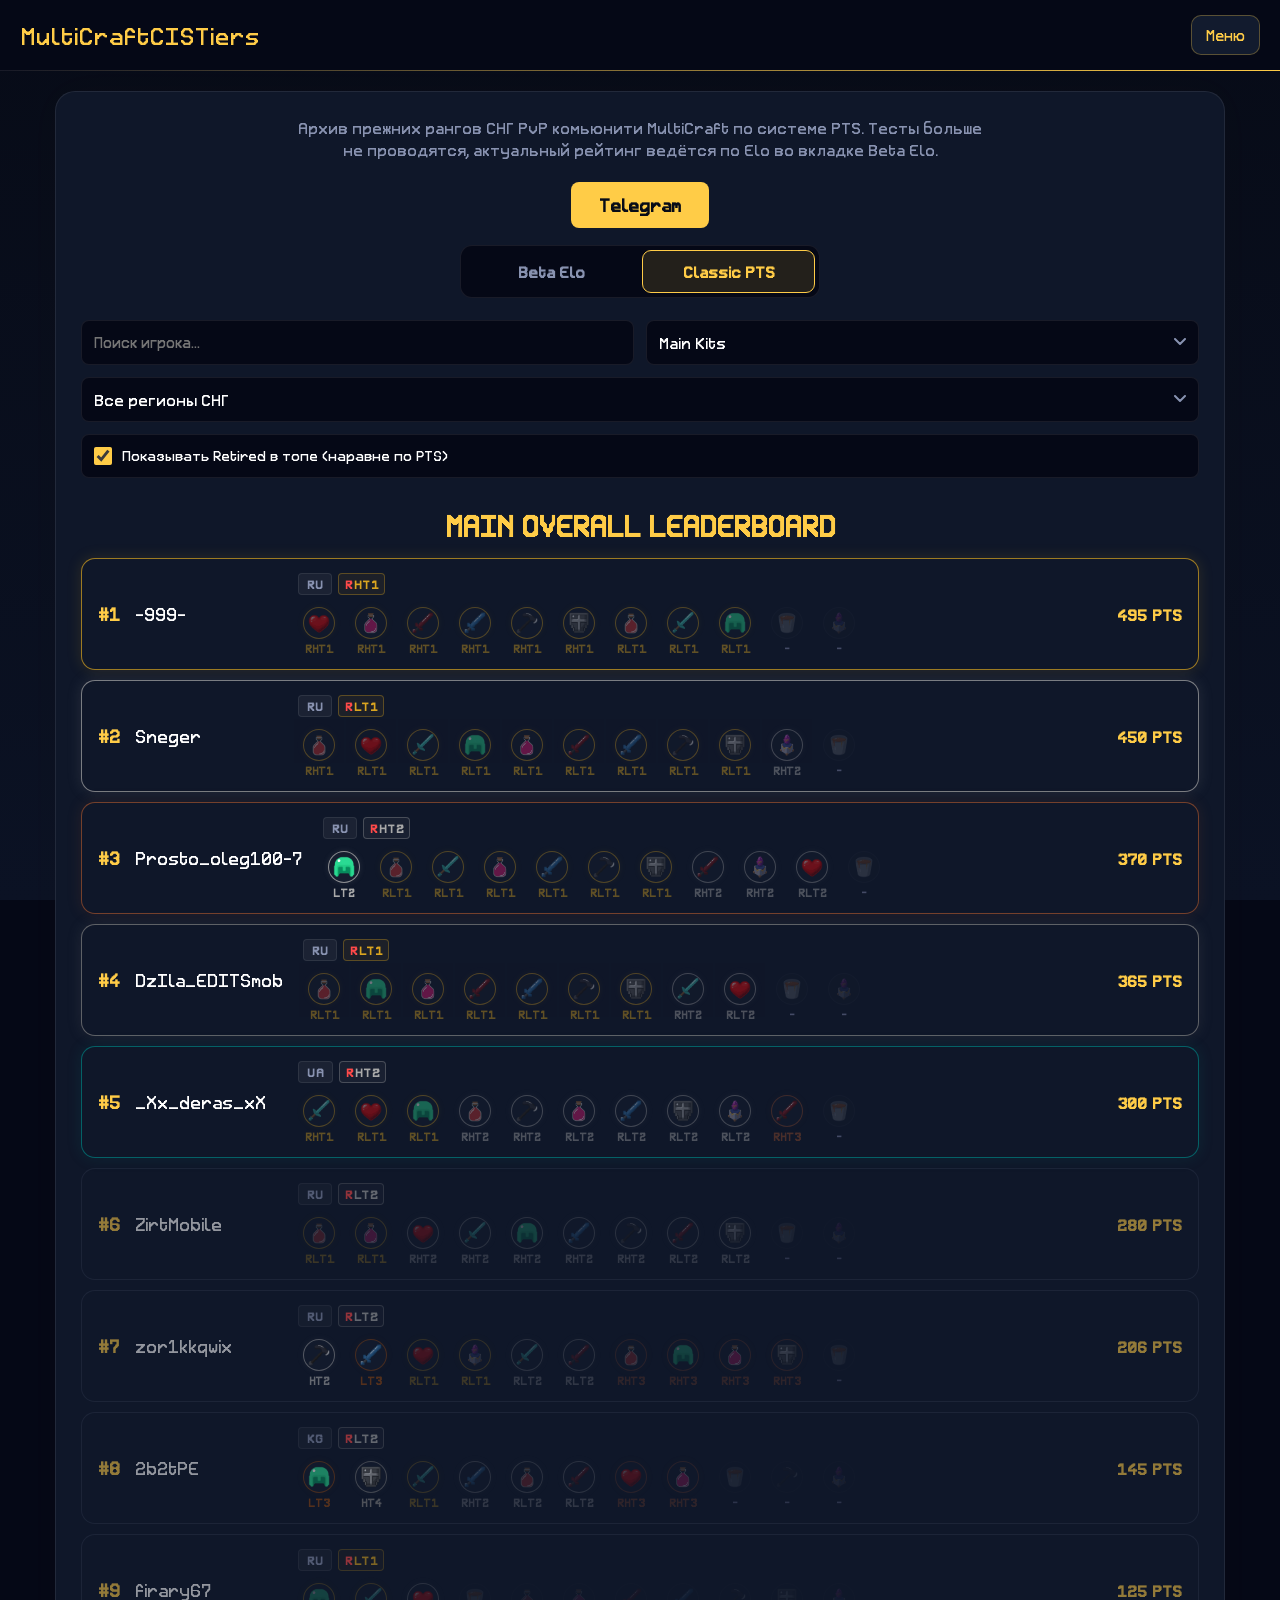
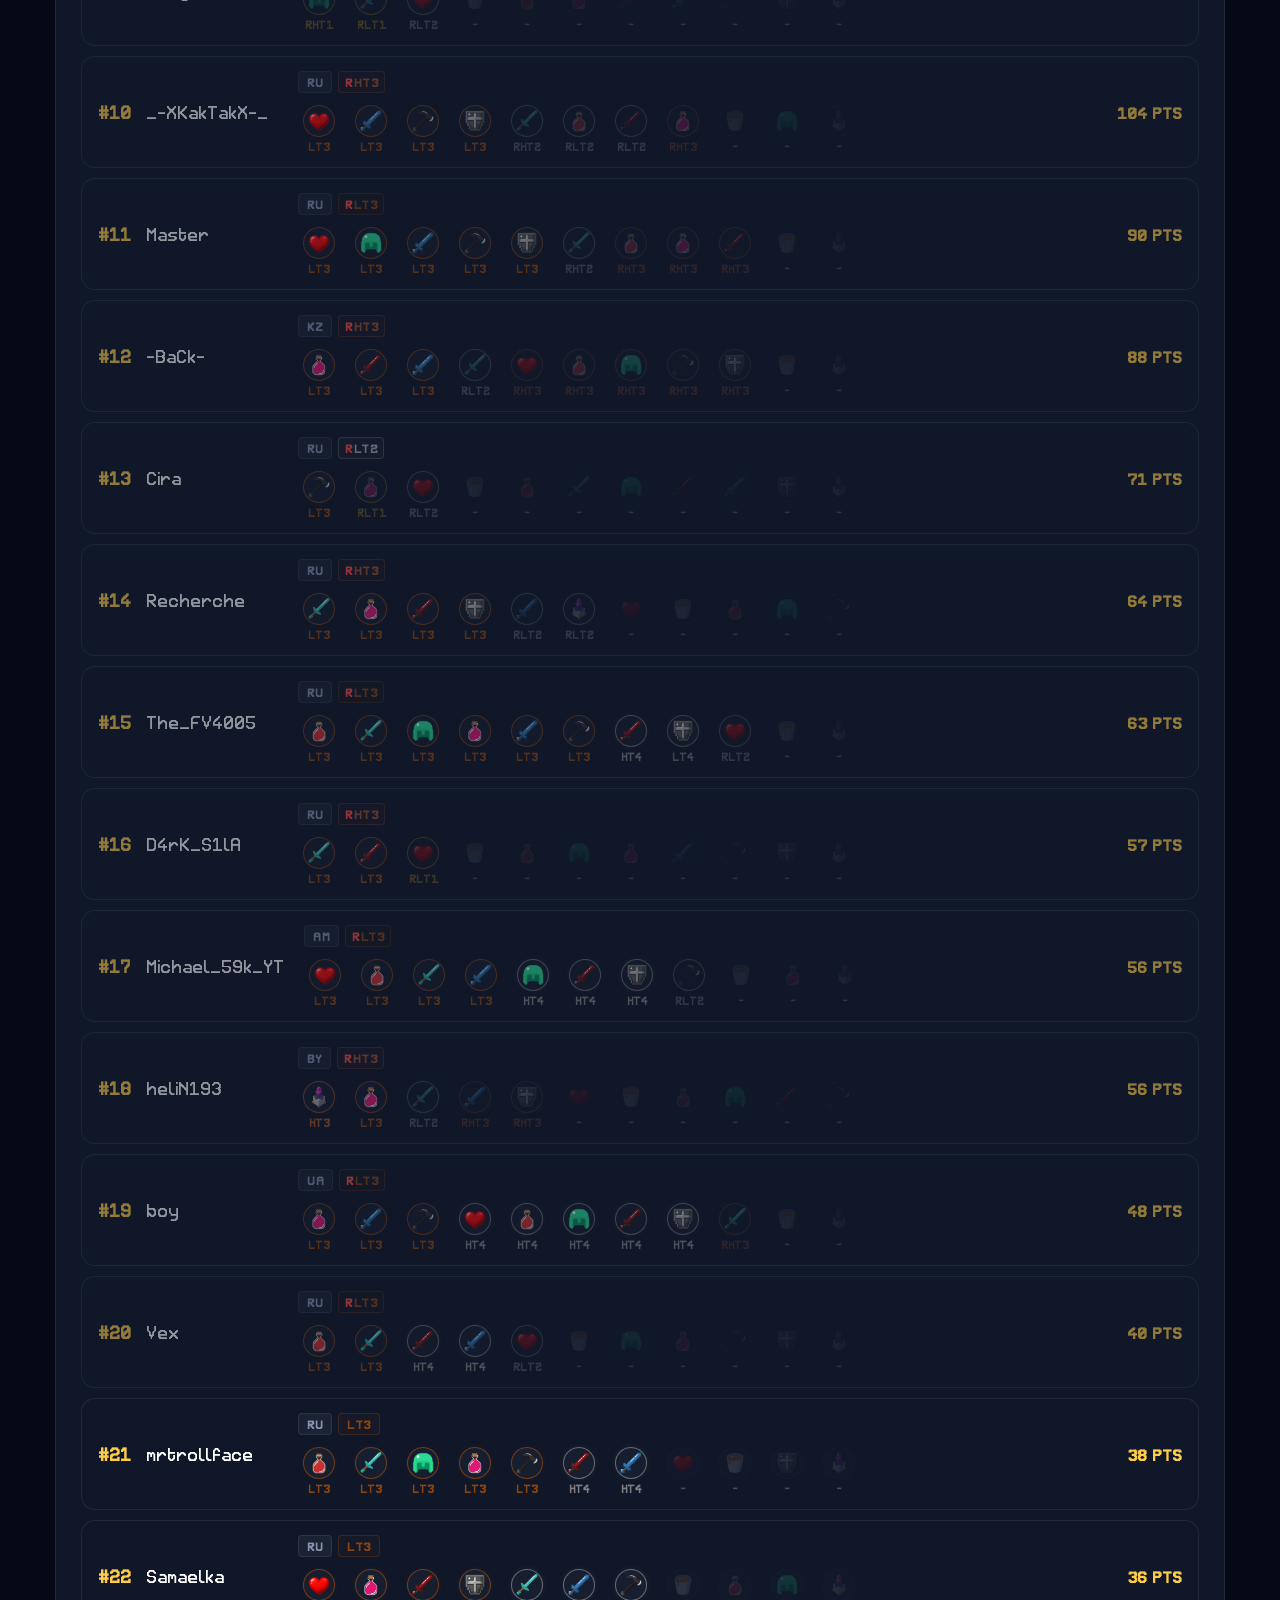
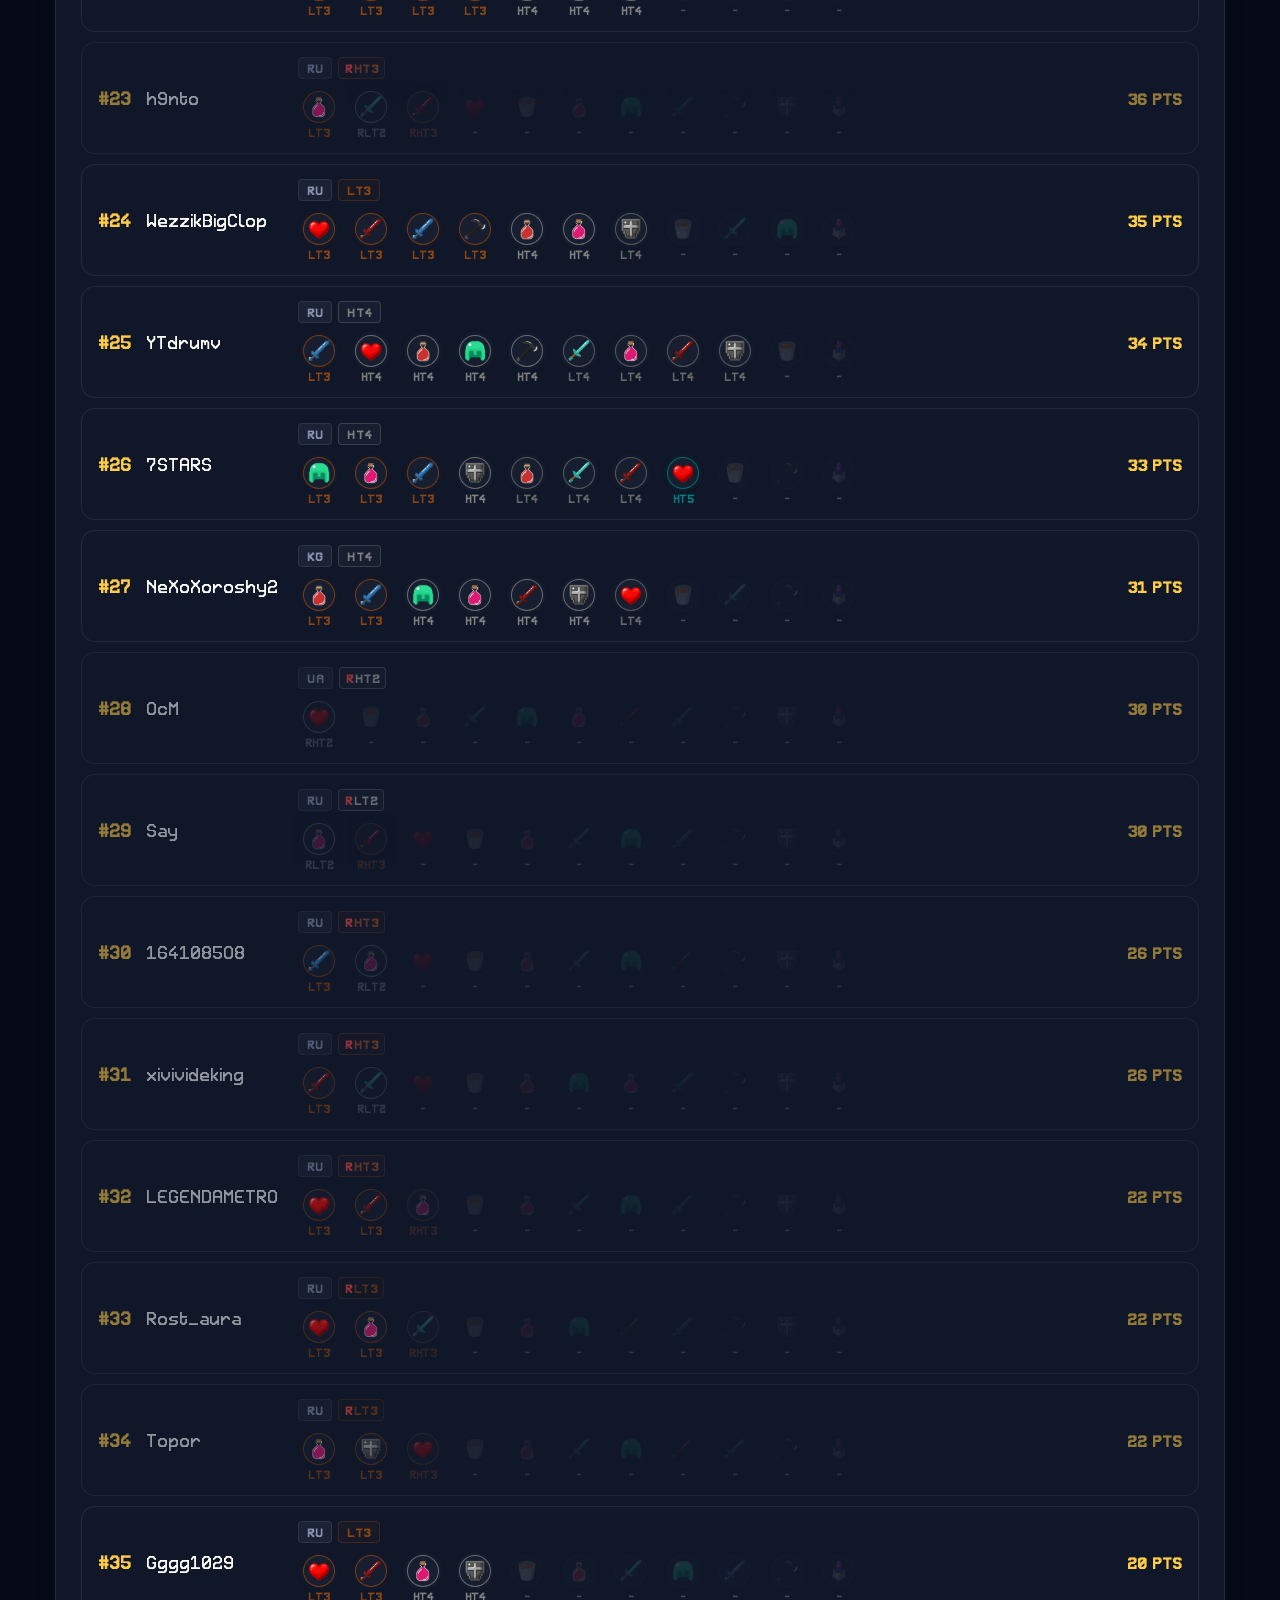
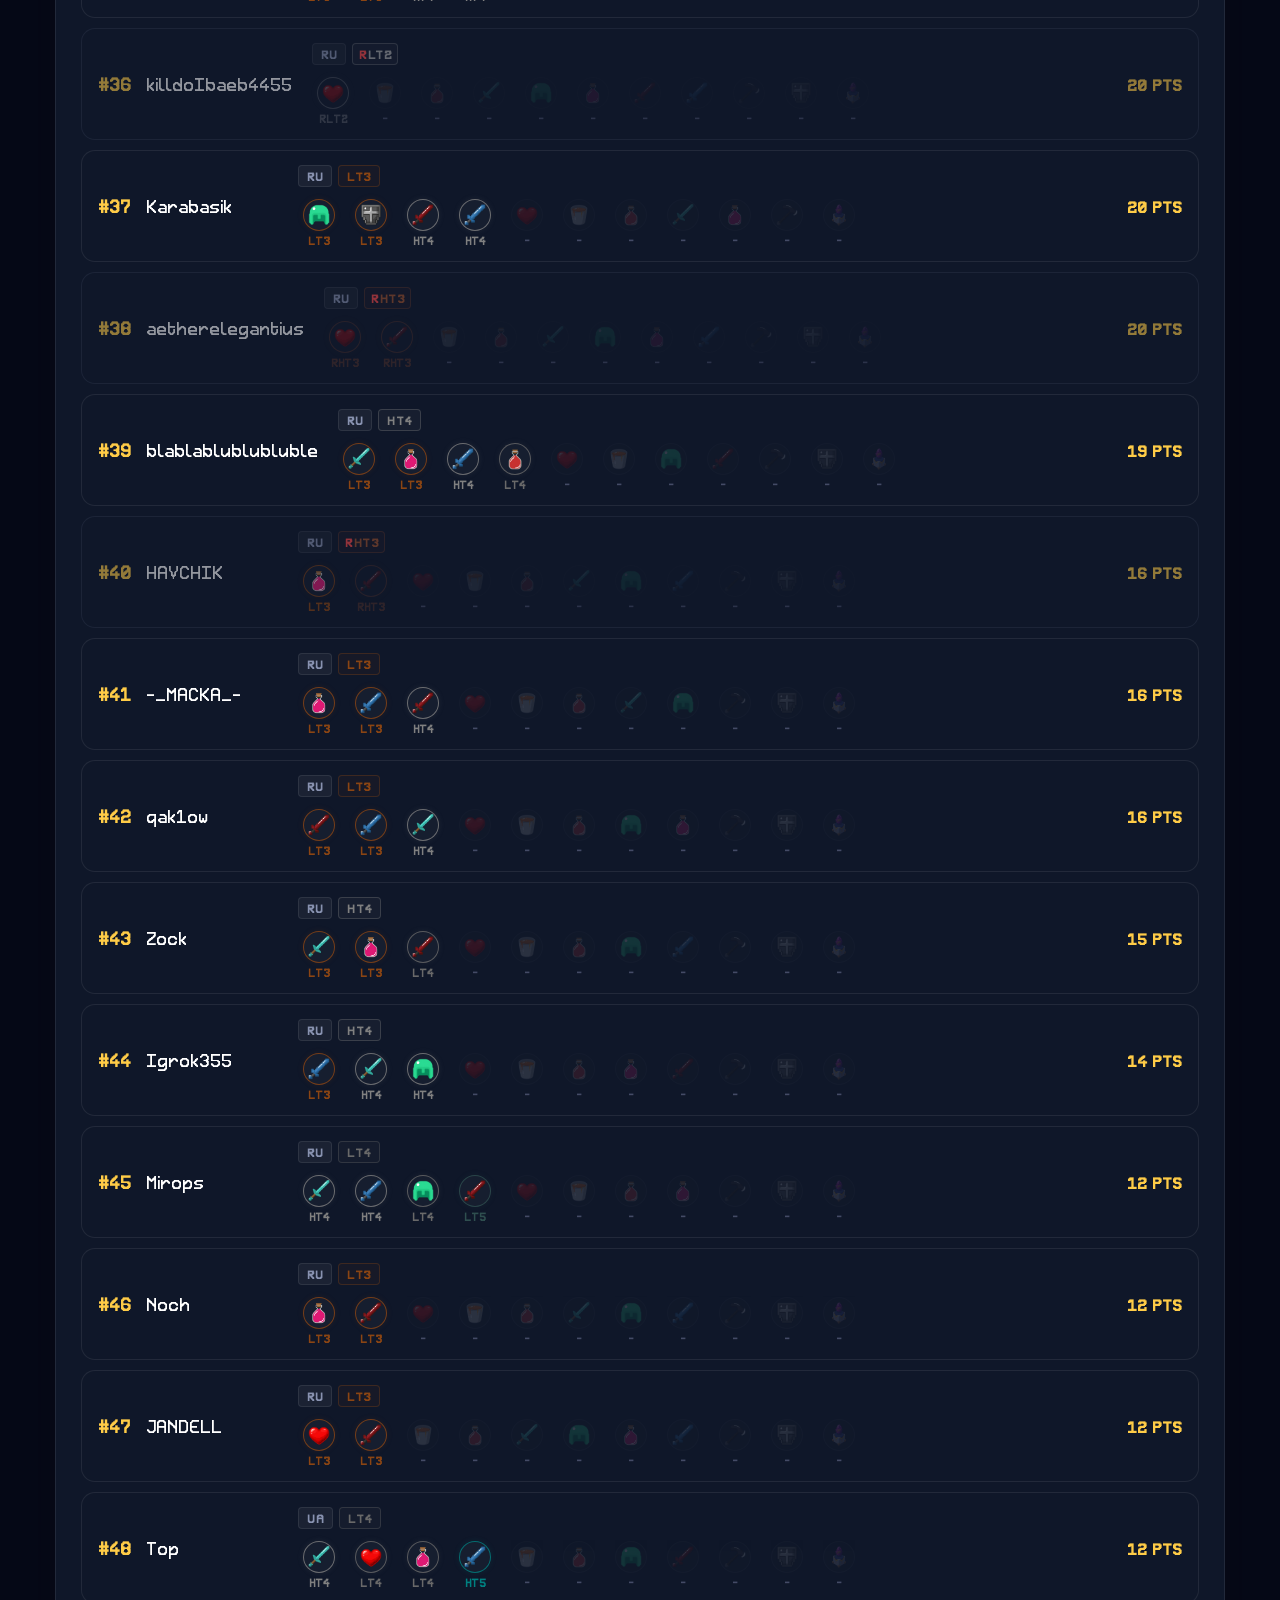
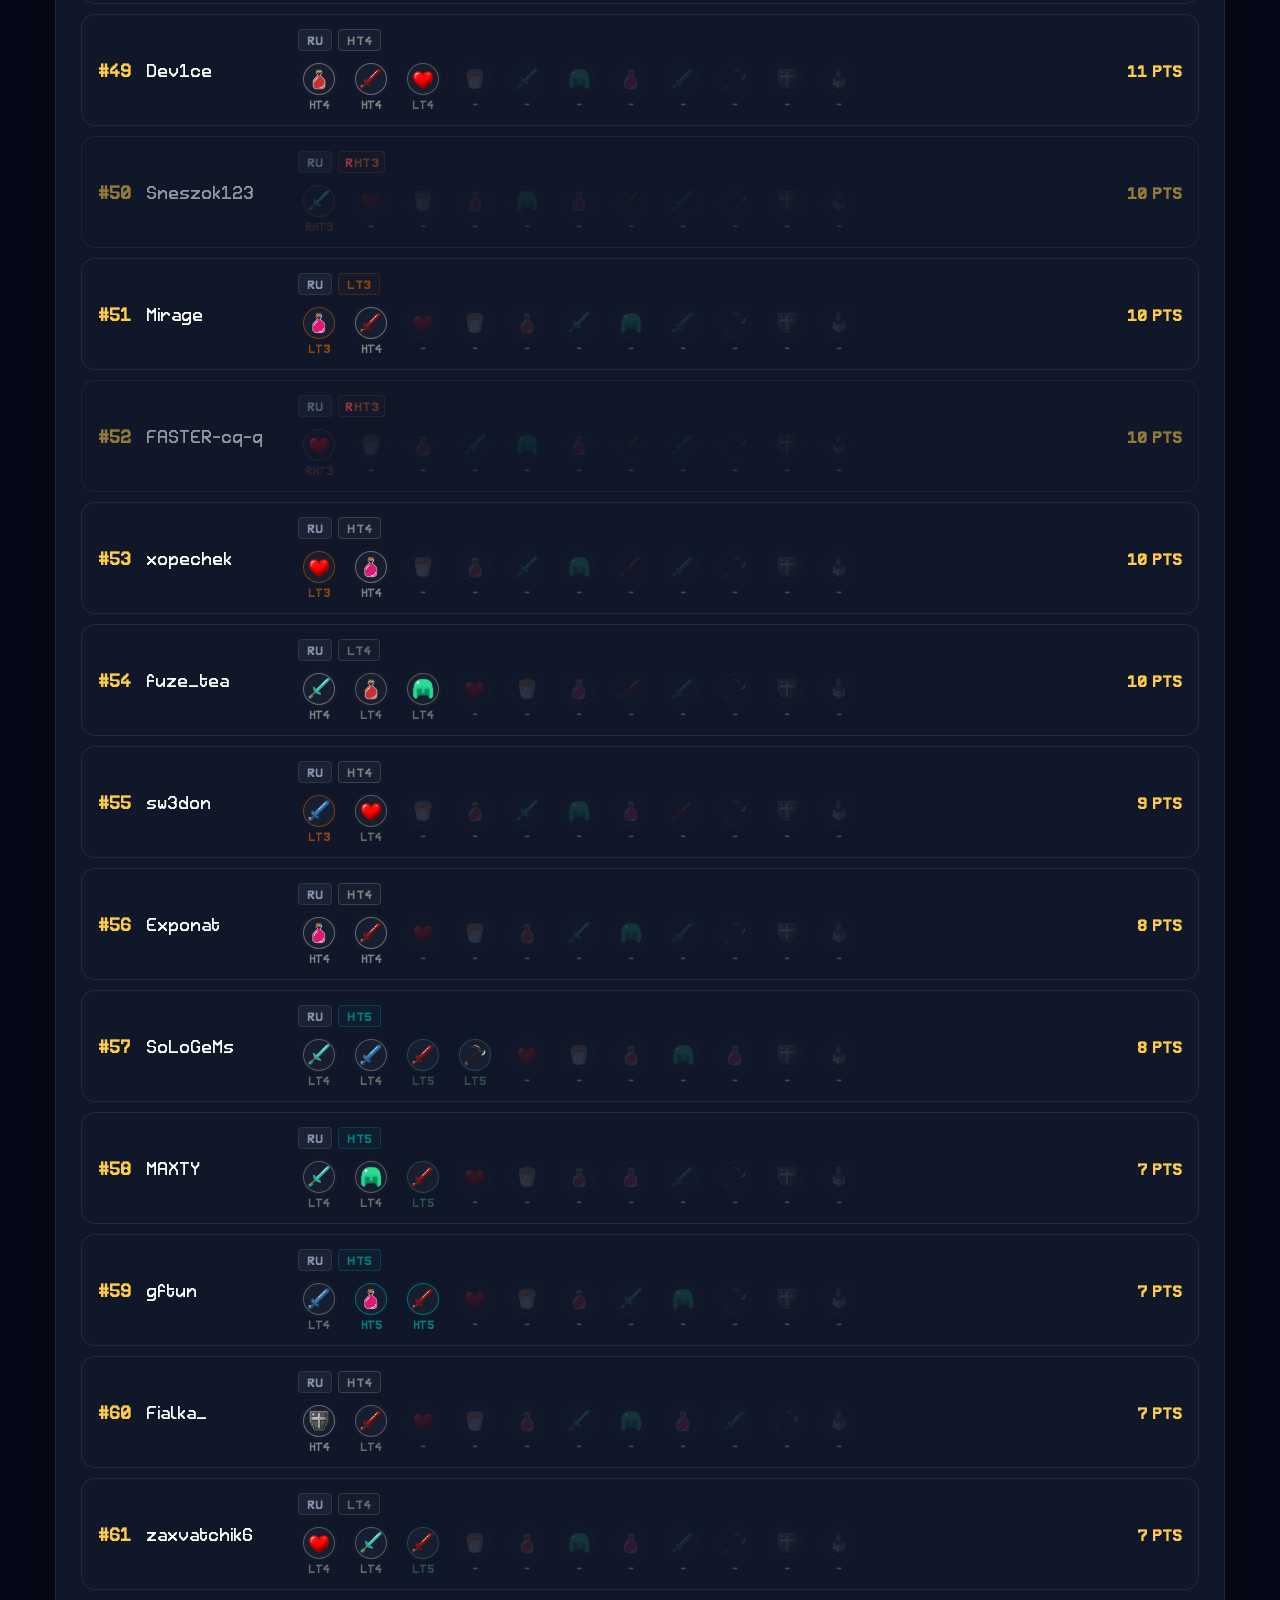
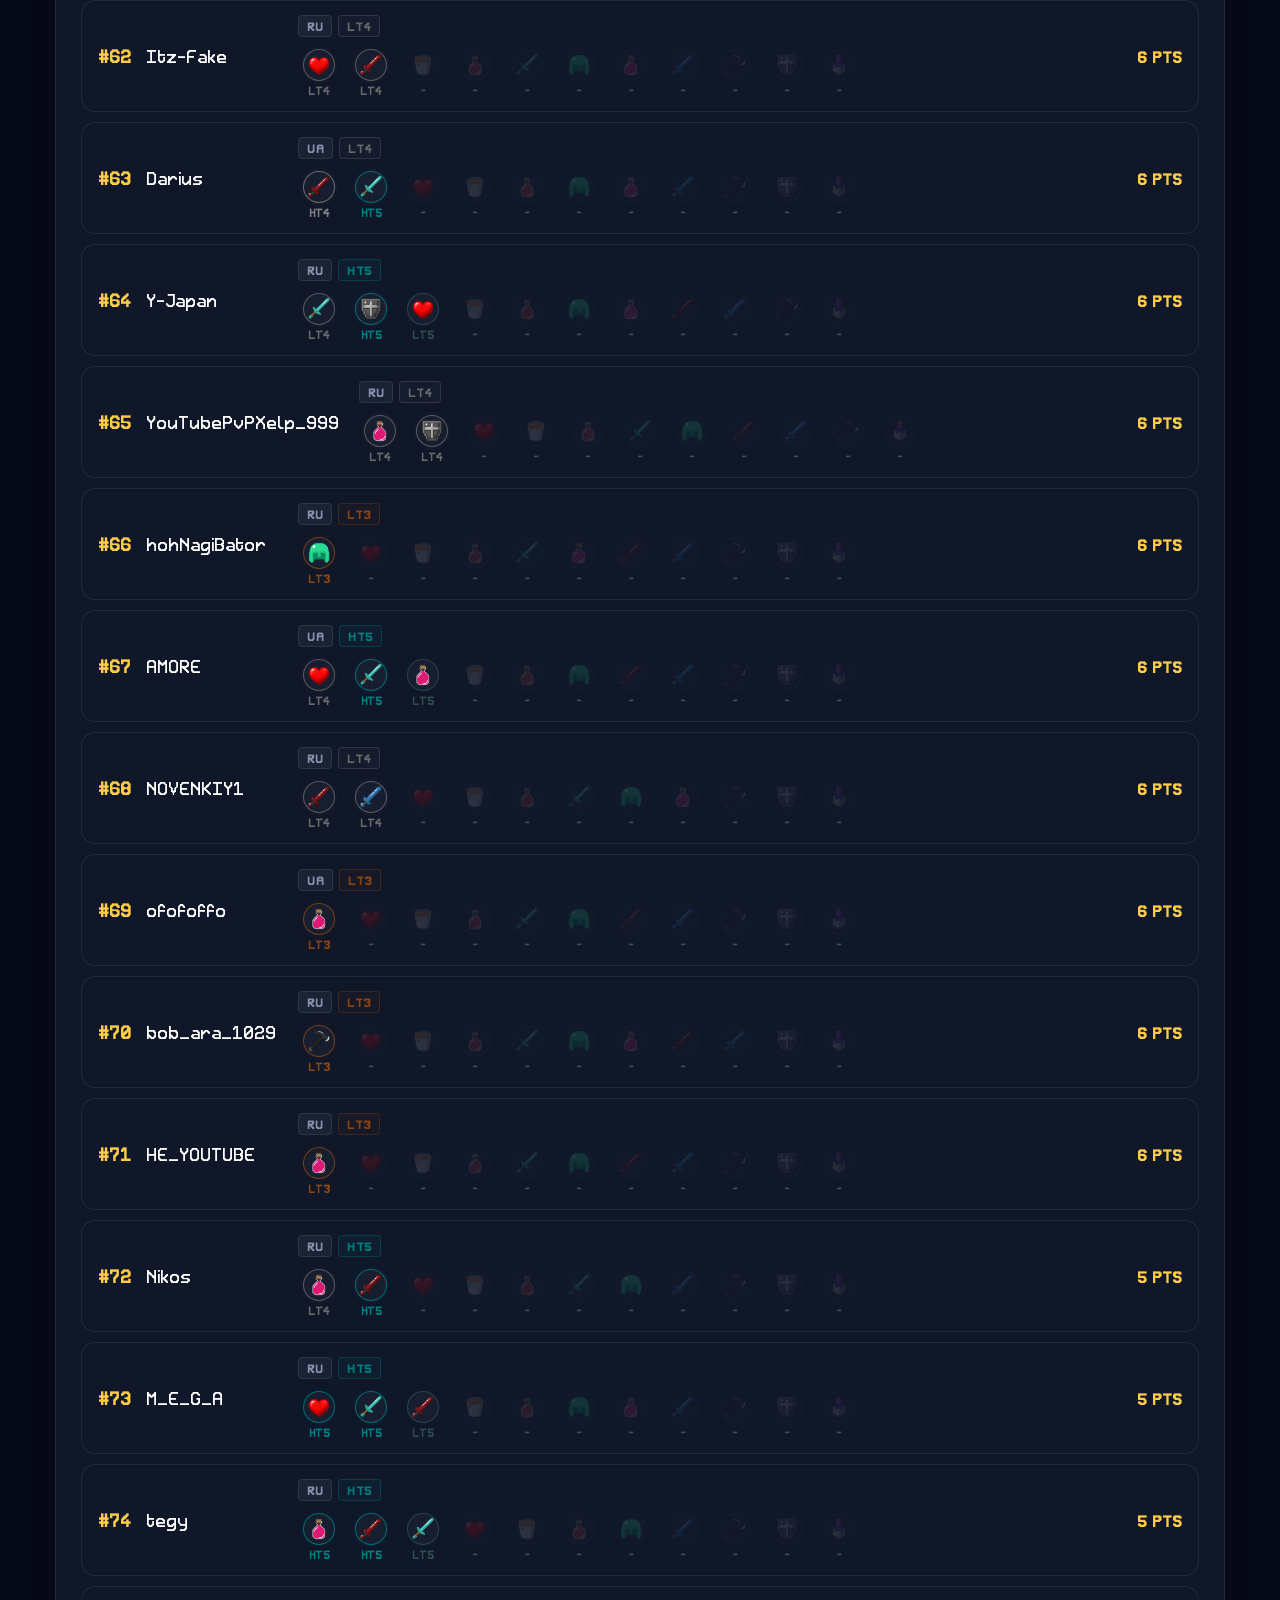
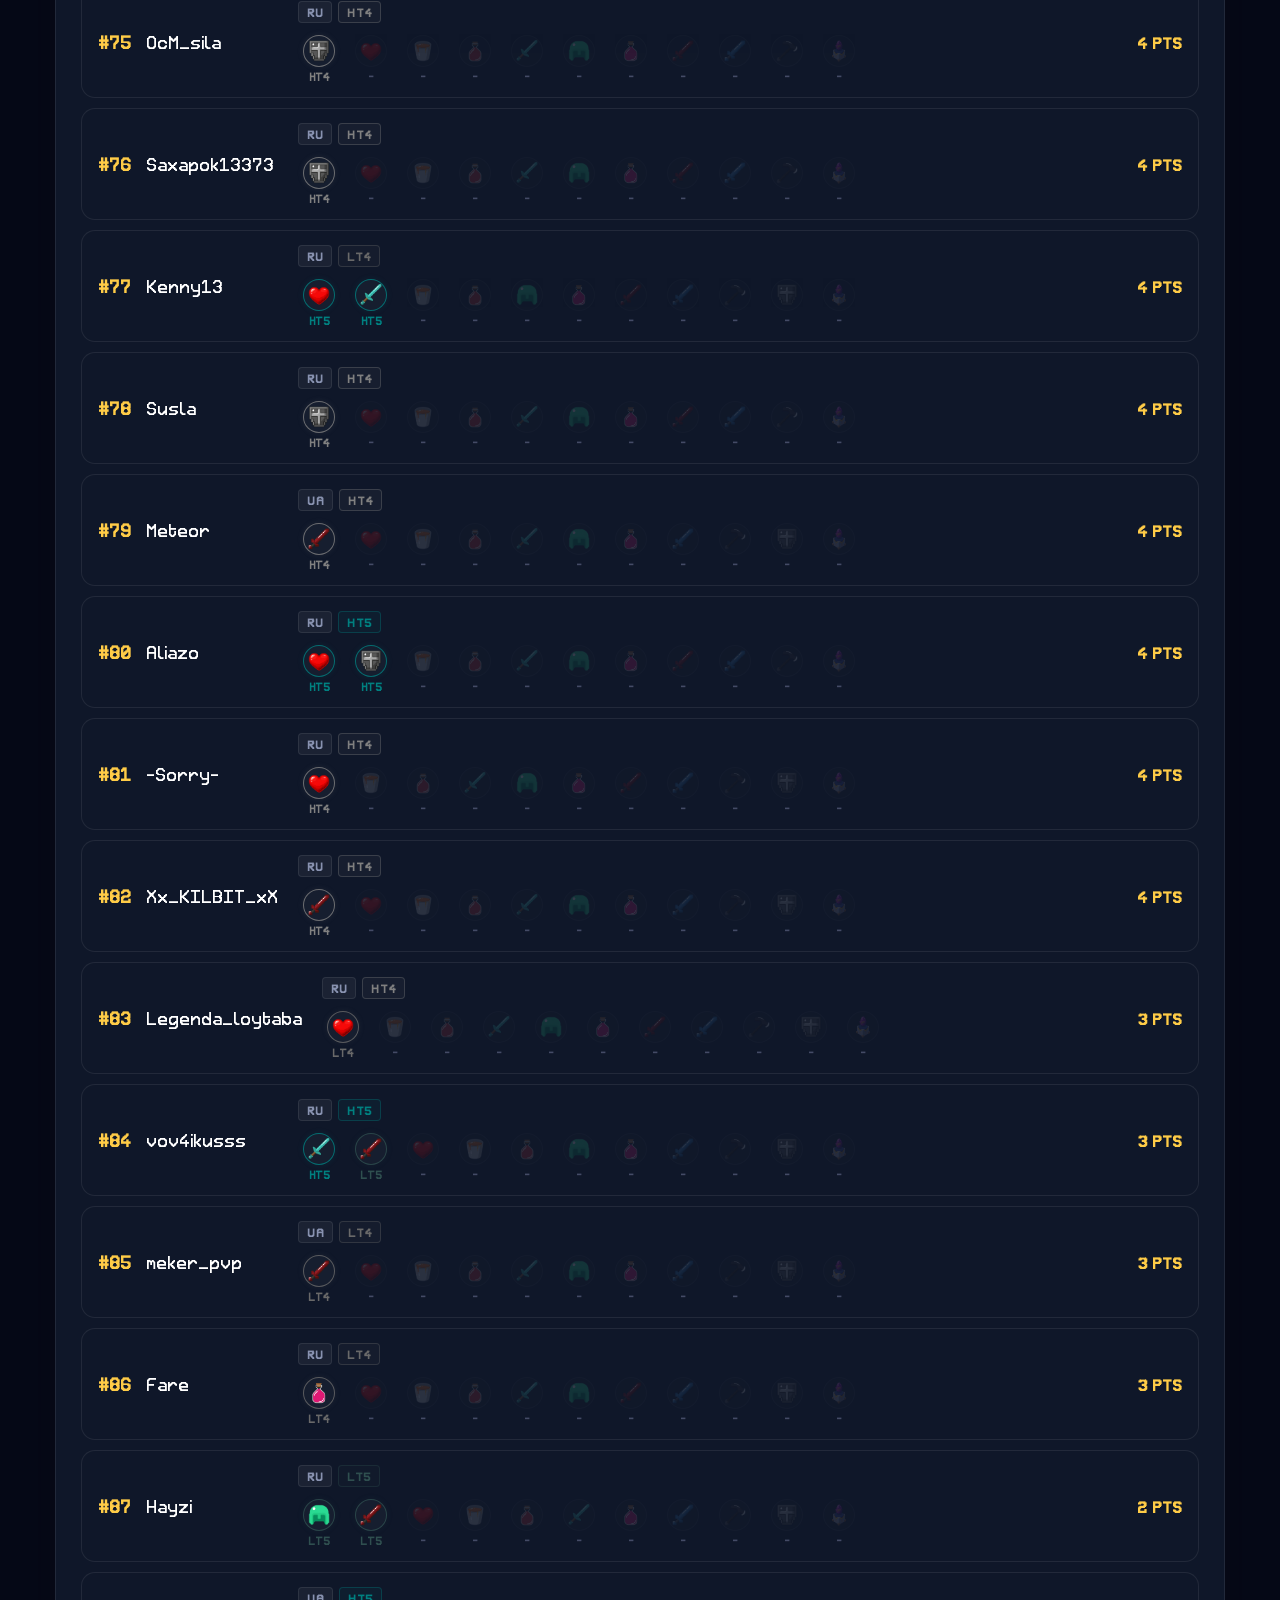
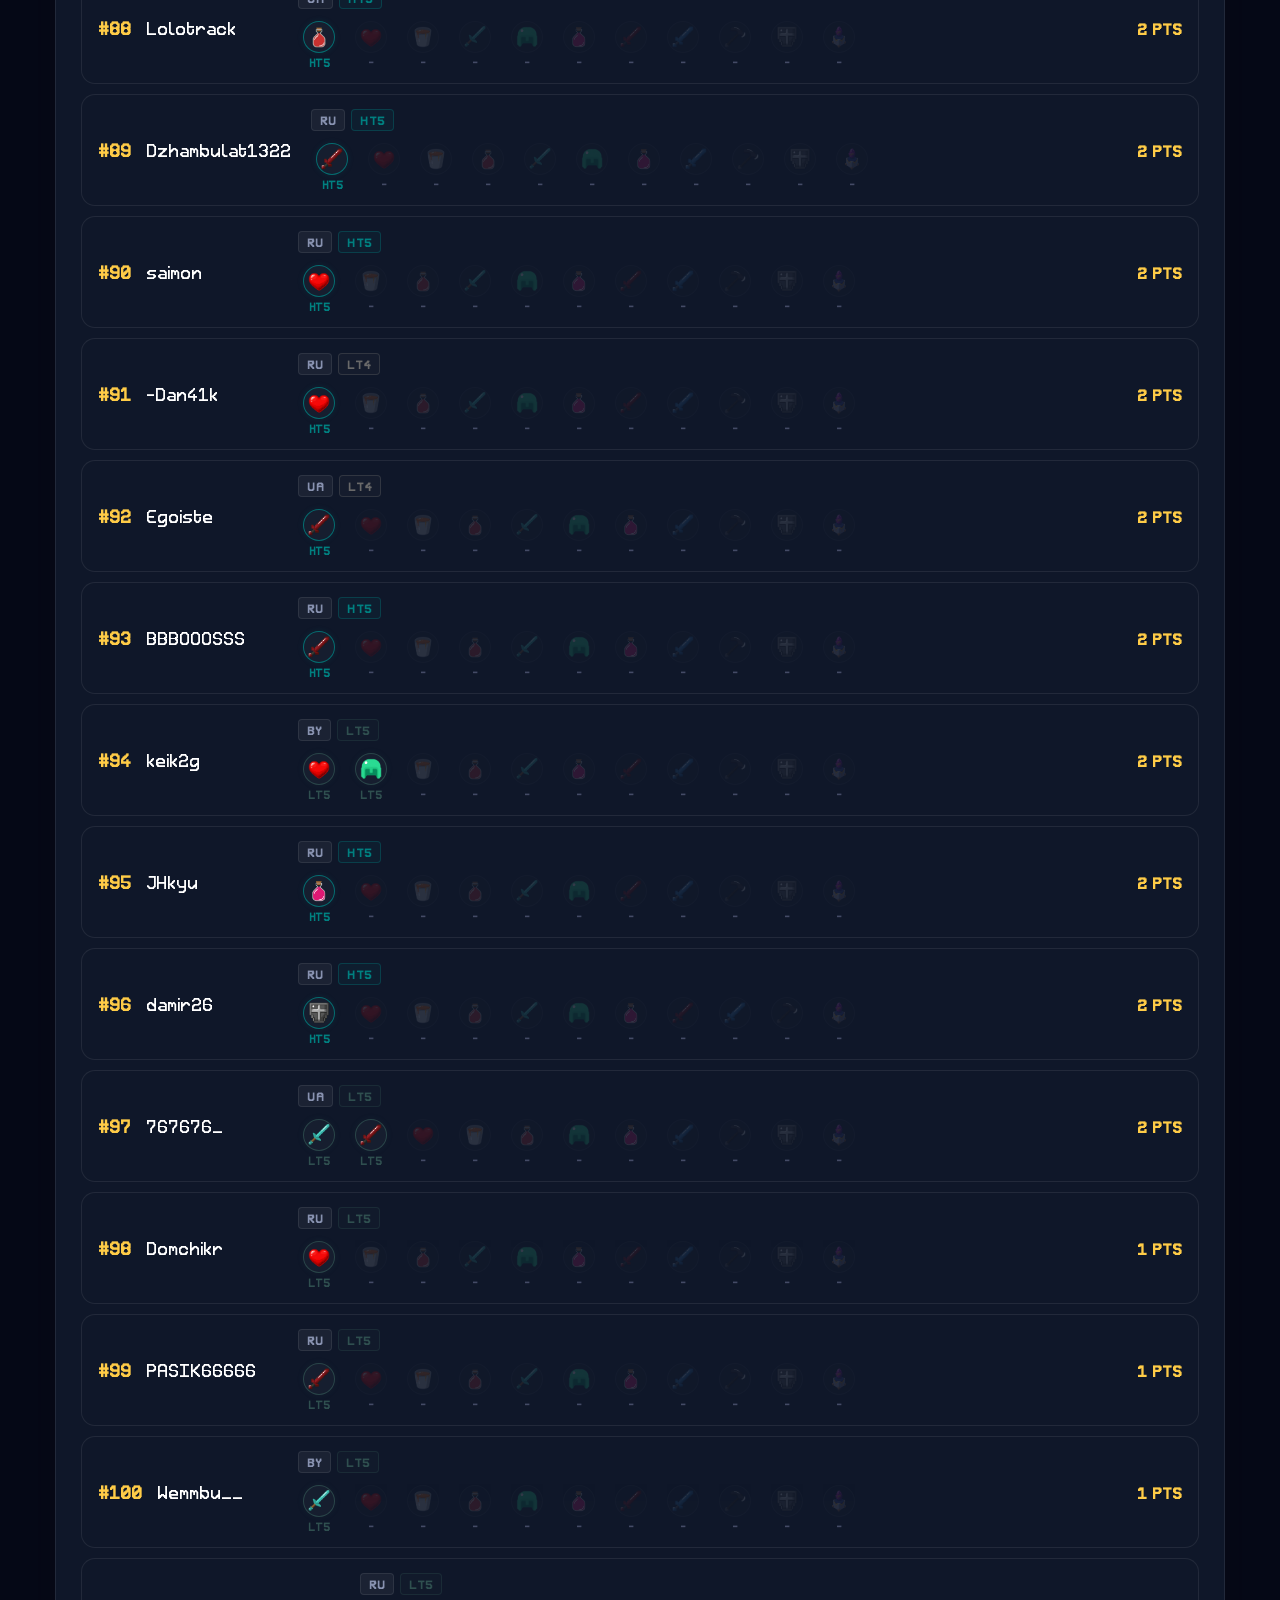
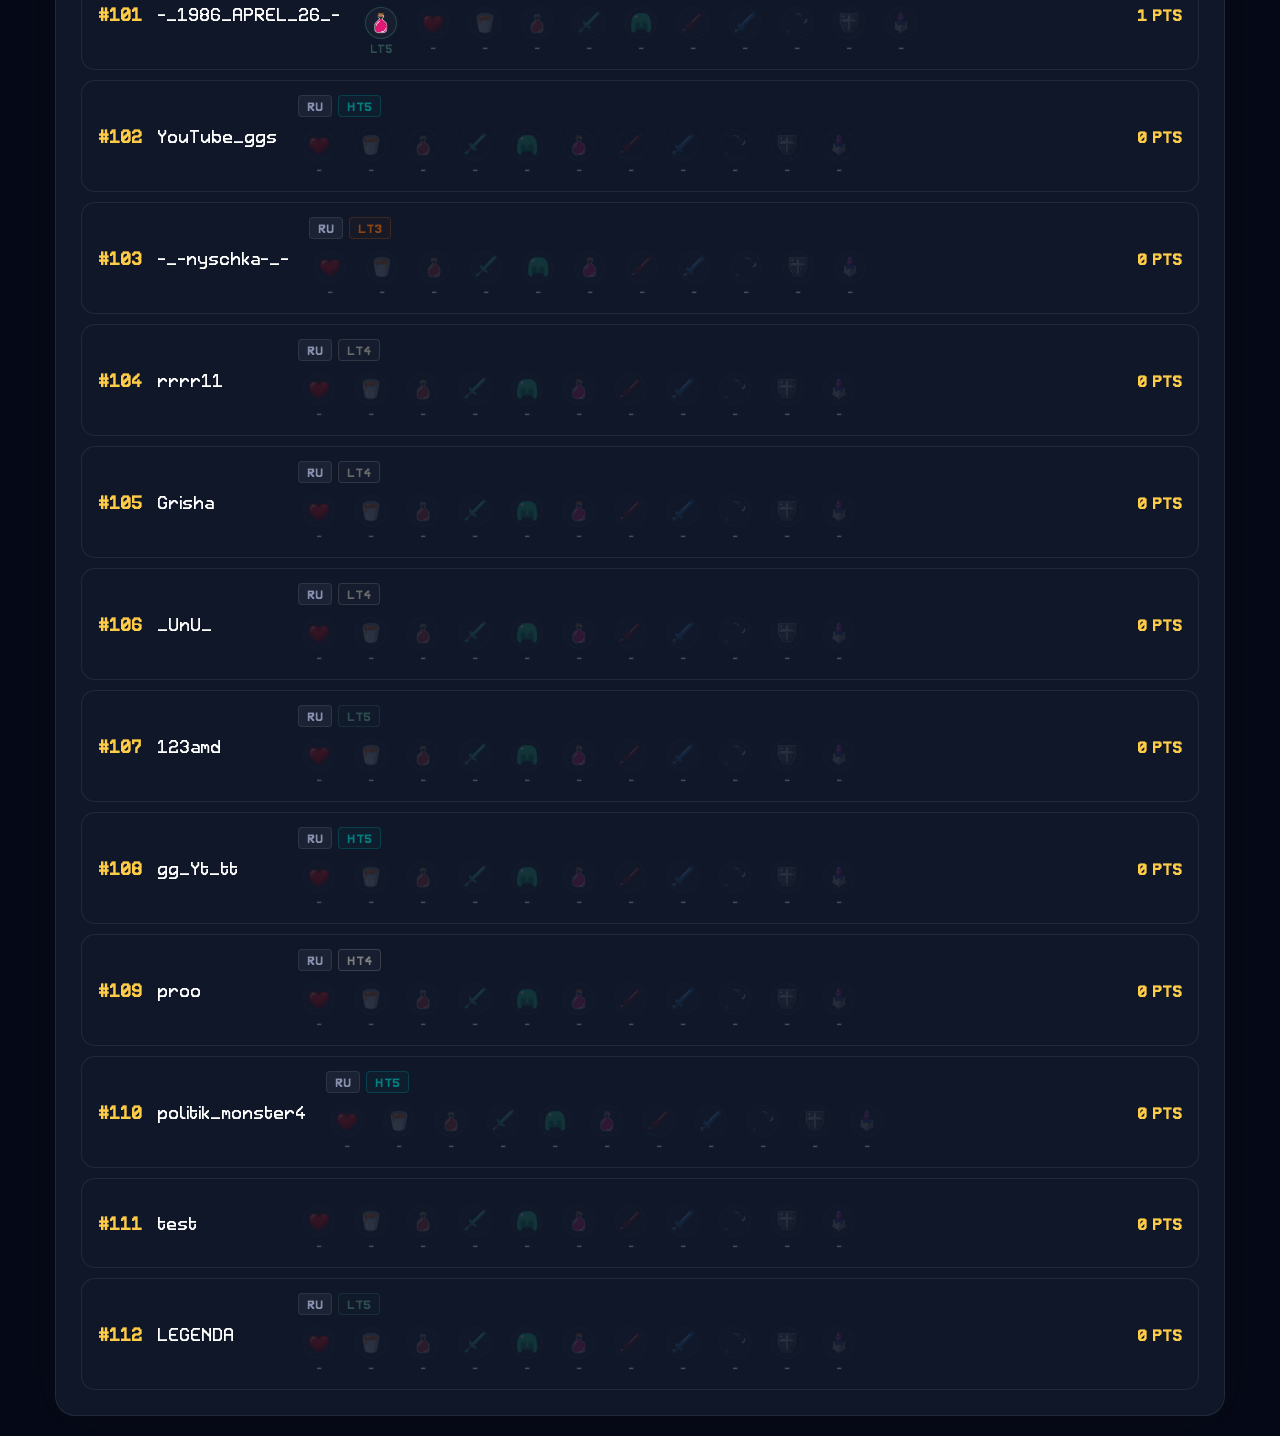
==== commit 31f331fa: "Update classic.html" ====
--- a/classic.html
+++ b/classic.html
@@ -4,40 +4,75 @@
     <meta charset="UTF-8">
     <meta name="viewport" content="width=device-width, initial-scale=1.0, maximum-scale=1.0, user-scalable=no">
     <meta name="yandex-verification" content="9fd64b1c1badb957" />
-    <title>Classic PTS — MultiCraftCISTiers</title>
-    <meta name="description" content="Архив прежних рангов игроков MultiCraft PVP по системе PTS.">
-    <meta name="keywords" content="MultiCraft PVP, лидерборд, тиры, мобильные игроки, MultiCraft, рейтинг, Hardcore, Manhunt">
+    <title>Classic PTS — архив рангов MultiCraftCISTiers (Мультикрафт тирлист)</title>
+    <meta name="description" content="Архив прежних рангов MultiCraftCISTiers (Мультикрафт тирлист СНГ) по системе PTS: тесты и тиры игроков MultiCraft PvP.">
+    <meta name="keywords" content="MultiCraftCISTiers, MultiCraft CIS Tiers, Мультикрафт тирлист, МультиКрафт тирлист, мультикрафт рейтинг, мультикрафт PvP, MultiCraft PVP, тирлист СНГ, лидерборд, мобильные игроки, Hardcore, Manhunt, Elo">
     <meta name="author" content="MultiCraftCISTiers">
+    <meta name="robots" content="index, follow, max-image-preview:large">
     <meta name="theme-color" content="#070b17">
-    <meta property="og:title" content="MultiCraftCISTiers — PVP Leaderboard">
-    <meta property="og:description" content="Глобальный рейтинг мобильных PVP игроков MultiCraft. Узнай свой рейтинг и соревнуйся с лучшими.">
+    <meta property="og:site_name" content="MultiCraftCISTiers">
+    <meta property="og:locale" content="ru_RU">
+    <meta property="og:title" content="Classic PTS — MultiCraftCISTiers">
+    <meta property="og:description" content="Архив рангов игроков MultiCraft (Мультикрафт) из СНГ по системе PTS.">
     <meta property="og:image" content="https://zor1kww.github.io/MultiCraftCISTiers/assets/og-image.png">
     <meta property="og:url" content="https://zor1kww.github.io/MultiCraftCISTiers/classic.html">
     <meta property="og:type" content="website">
     <meta name="twitter:card" content="summary_large_image">
-    <meta name="twitter:title" content="MultiCraftCISTiers — PVP Leaderboard">
-    <meta name="twitter:description" content="Глобальный рейтинг мобильных PVP игроков MultiCraft.">
+    <meta name="twitter:title" content="Classic PTS — MultiCraftCISTiers">
+    <meta name="twitter:description" content="Архив рангов игроков MultiCraft (Мультикрафт) из СНГ по системе PTS.">
     <meta name="twitter:image" content="https://zor1kww.github.io/MultiCraftCISTiers/assets/og-image.png">
     <link rel="canonical" href="https://zor1kww.github.io/MultiCraftCISTiers/classic.html">
+    <!-- Значки и "Добавить на экран Домой" (Safari / iOS / Android) -->
+    <link rel="icon" type="image/png" sizes="192x192" href="assets/icons/icon-192.png">
+    <link rel="apple-touch-icon" href="assets/icons/apple-touch-icon.png">
+    <link rel="manifest" href="manifest.webmanifest">
+    <meta name="apple-mobile-web-app-capable" content="yes">
+    <meta name="mobile-web-app-capable" content="yes">
+    <meta name="apple-mobile-web-app-title" content="MultiCraftCISTiers">
+    <meta name="apple-mobile-web-app-status-bar-style" content="black-translucent">
     <link rel="stylesheet" href="css/style.css?v=2.2.0">
     <script type="application/ld+json">
-    {
-        "@context": "https://schema.org",
-        "@type": "WebApplication",
-        "name": "MultiCraftCISTiers",
-        "description": "Официальный лидерборд мобильных игроков MultiCraft PVP",
-        "url": "https://zor1kww.github.io/MultiCraftCISTiers/",
-        "applicationCategory": "GamesApp",
-        "offers": {
-            "@type": "Offer",
-            "price": "0",
-            "priceCurrency": "USD"
+    [
+        {
+                "@context": "https://schema.org",
+                "@type": "WebSite",
+                "name": "MultiCraftCISTiers",
+                "alternateName": [
+                        "MultiCraft CIS Tiers",
+                        "Мультикрафт тирлист",
+                        "МультиКрафт CISTiers",
+                        "MultiCraft тирлист СНГ",
+                        "Мультикрафт PvP рейтинг"
+                ],
+                "url": "https://zor1kww.github.io/MultiCraftCISTiers/",
+                "inLanguage": "ru"
         },
-        "creator": {
-            "@type": "Organization",
-            "name": "MultiCraftCISTiers"
+        {
+                "@context": "https://schema.org",
+                "@type": "WebApplication",
+                "name": "MultiCraftCISTiers",
+                "alternateName": [
+                        "MultiCraft CIS Tiers",
+                        "Мультикрафт тирлист",
+                        "МультиКрафт CISTiers",
+                        "MultiCraft тирлист СНГ",
+                        "Мультикрафт PvP рейтинг"
+                ],
+                "description": "Архив прежних рангов MultiCraftCISTiers (Мультикрафт тирлист СНГ) по системе PTS: тесты и тиры игроков MultiCraft PvP.",
+                "url": "https://zor1kww.github.io/MultiCraftCISTiers/classic.html",
+                "applicationCategory": "GamesApp",
+                "inLanguage": "ru",
+                "offers": {
+                        "@type": "Offer",
+                        "price": "0",
+                        "priceCurrency": "USD"
+                },
+                "creator": {
+                        "@type": "Organization",
+                        "name": "MultiCraftCISTiers"
+                }
         }
-    }
+]
     </script>
 </head>
 <body>
--- a/css/style.css
+++ b/css/style.css
@@ -1808,3 +1808,73 @@
     color: var(--text-muted);
     font-style: italic;
 }
+
+/* Состояние загрузки данных: ошибка с кнопкой повтора */
+.load-error {
+    text-align: center;
+    padding: 40px 16px;
+    color: #ff9b9b;
+}
+
+.load-error p {
+    margin-bottom: 14px;
+}
+
+.load-retry-btn {
+    padding: 10px 22px;
+    border-radius: 10px;
+    border: 1px solid var(--accent);
+    background: transparent;
+    color: var(--accent);
+    font-weight: 700;
+    cursor: pointer;
+}
+
+.load-retry-btn:hover {
+    background: rgba(255, 204, 71, 0.12);
+}
+
+
+/* ==========================================================================
+   ПЕРЕКЛЮЧАТЕЛЬ РЕЖИМОВ: Beta Elo / Classic PTS
+   ========================================================================== */
+.mode-switch {
+    display: flex;
+    gap: 4px;
+    max-width: 360px;
+    margin: -8px auto 22px;
+    padding: 4px;
+    background: var(--bg-solid);
+    border: 1px solid var(--border-color);
+    border-radius: 12px;
+}
+
+.mode-switch-btn {
+    flex: 1;
+    text-align: center;
+    padding: 11px 10px;
+    border-radius: 9px;
+    font-size: 14px;
+    font-weight: bold;
+    text-decoration: none;
+    color: var(--text-muted);
+    border: 1px solid transparent;
+    transition: background 0.2s ease, color 0.2s ease, border-color 0.2s ease;
+}
+
+.mode-switch-btn:hover {
+    color: var(--text-main);
+}
+
+.mode-switch-btn.active {
+    color: var(--accent);
+    background: rgba(255, 204, 71, 0.12);
+    border-color: var(--accent);
+}
+
+/* Очки PTS рядом с рангом в профиле (Classic PTS) */
+.m-pts-box {
+    margin-left: 6px;
+    font-size: 0.85em;
+    color: var(--text-muted);
+}
